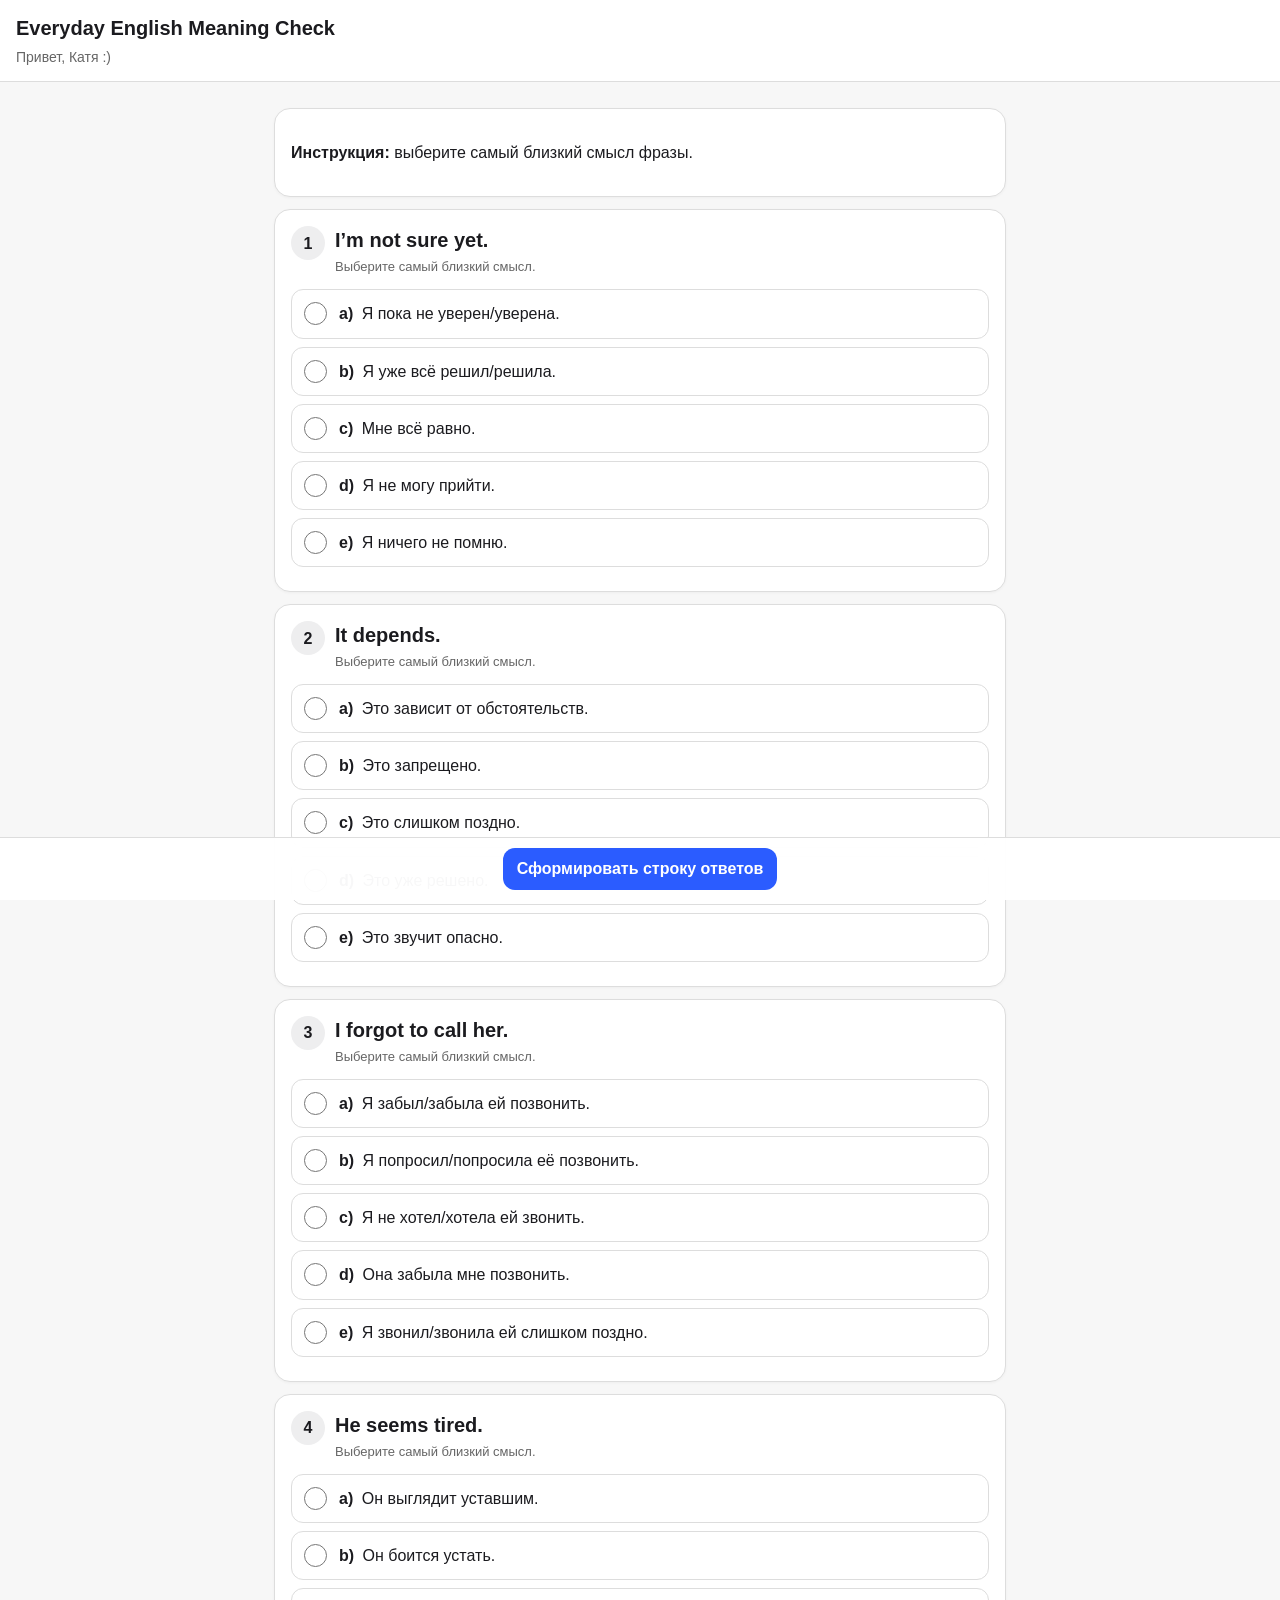
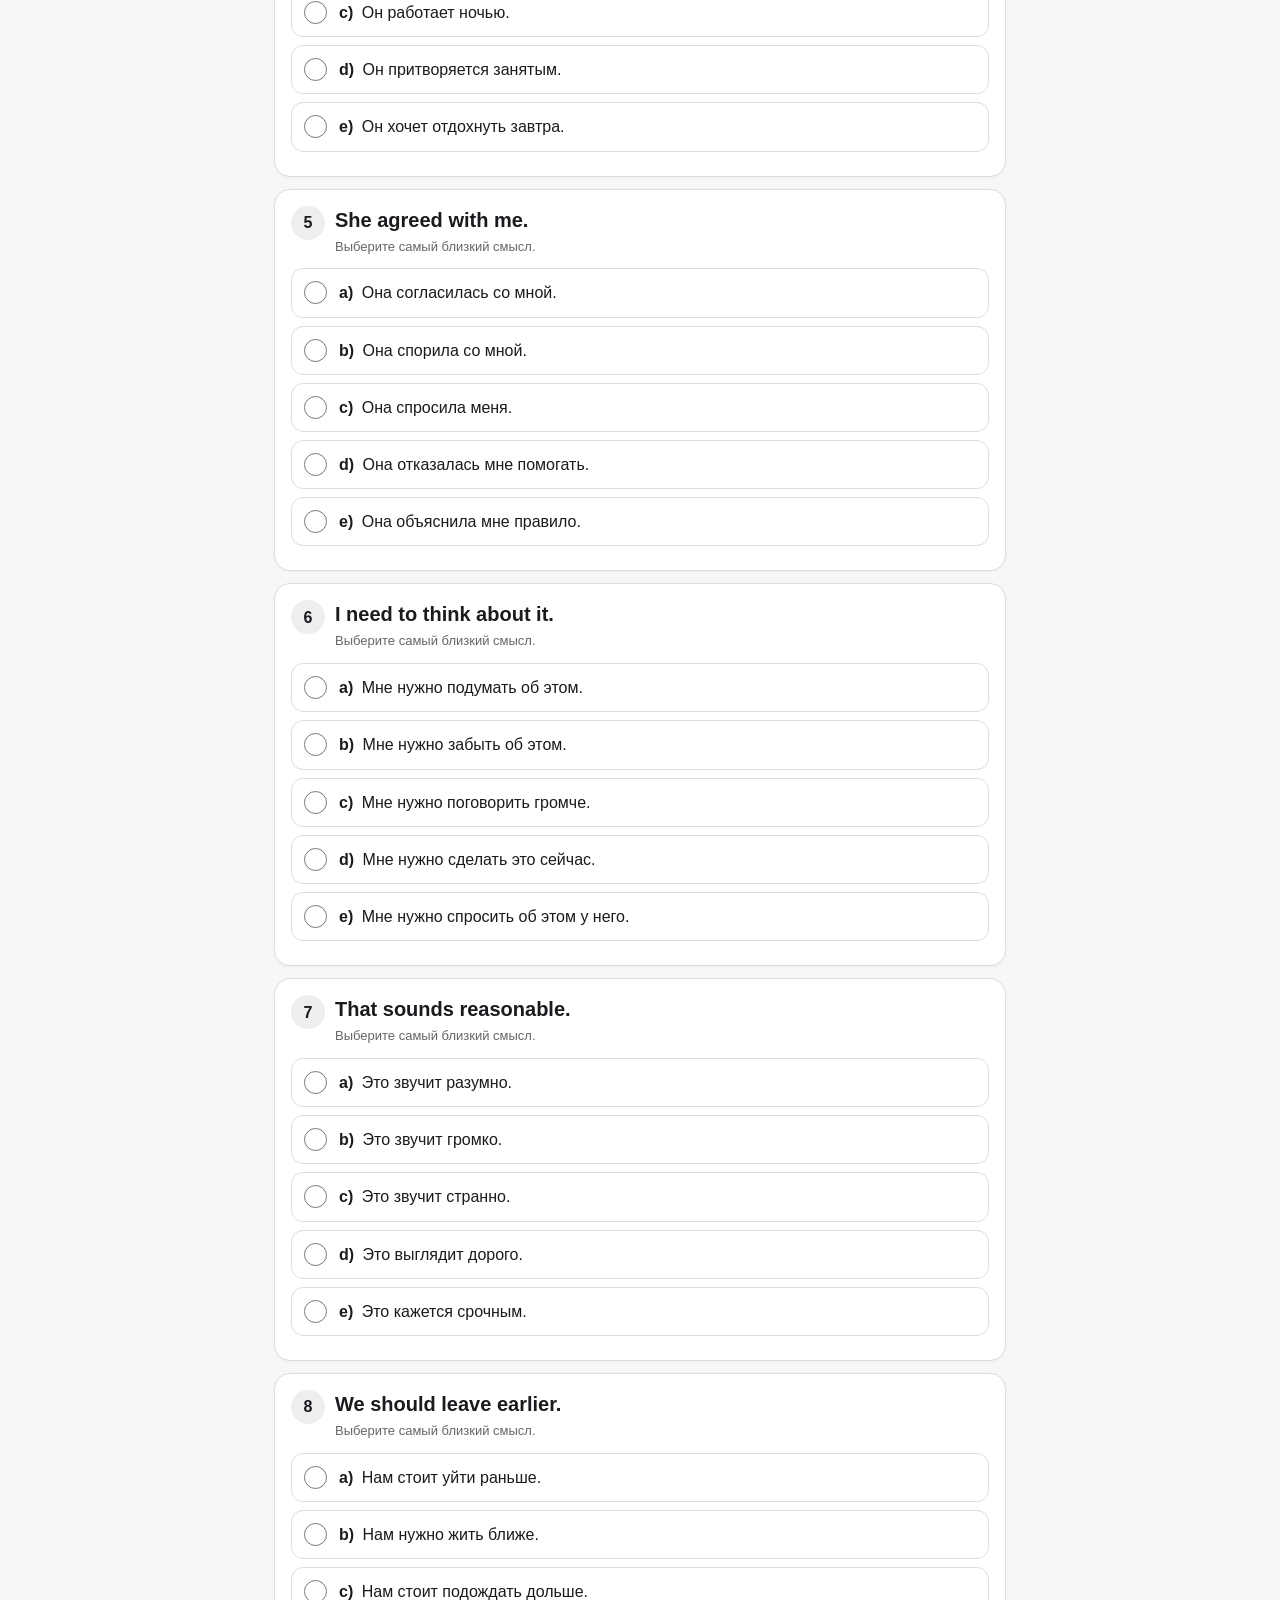
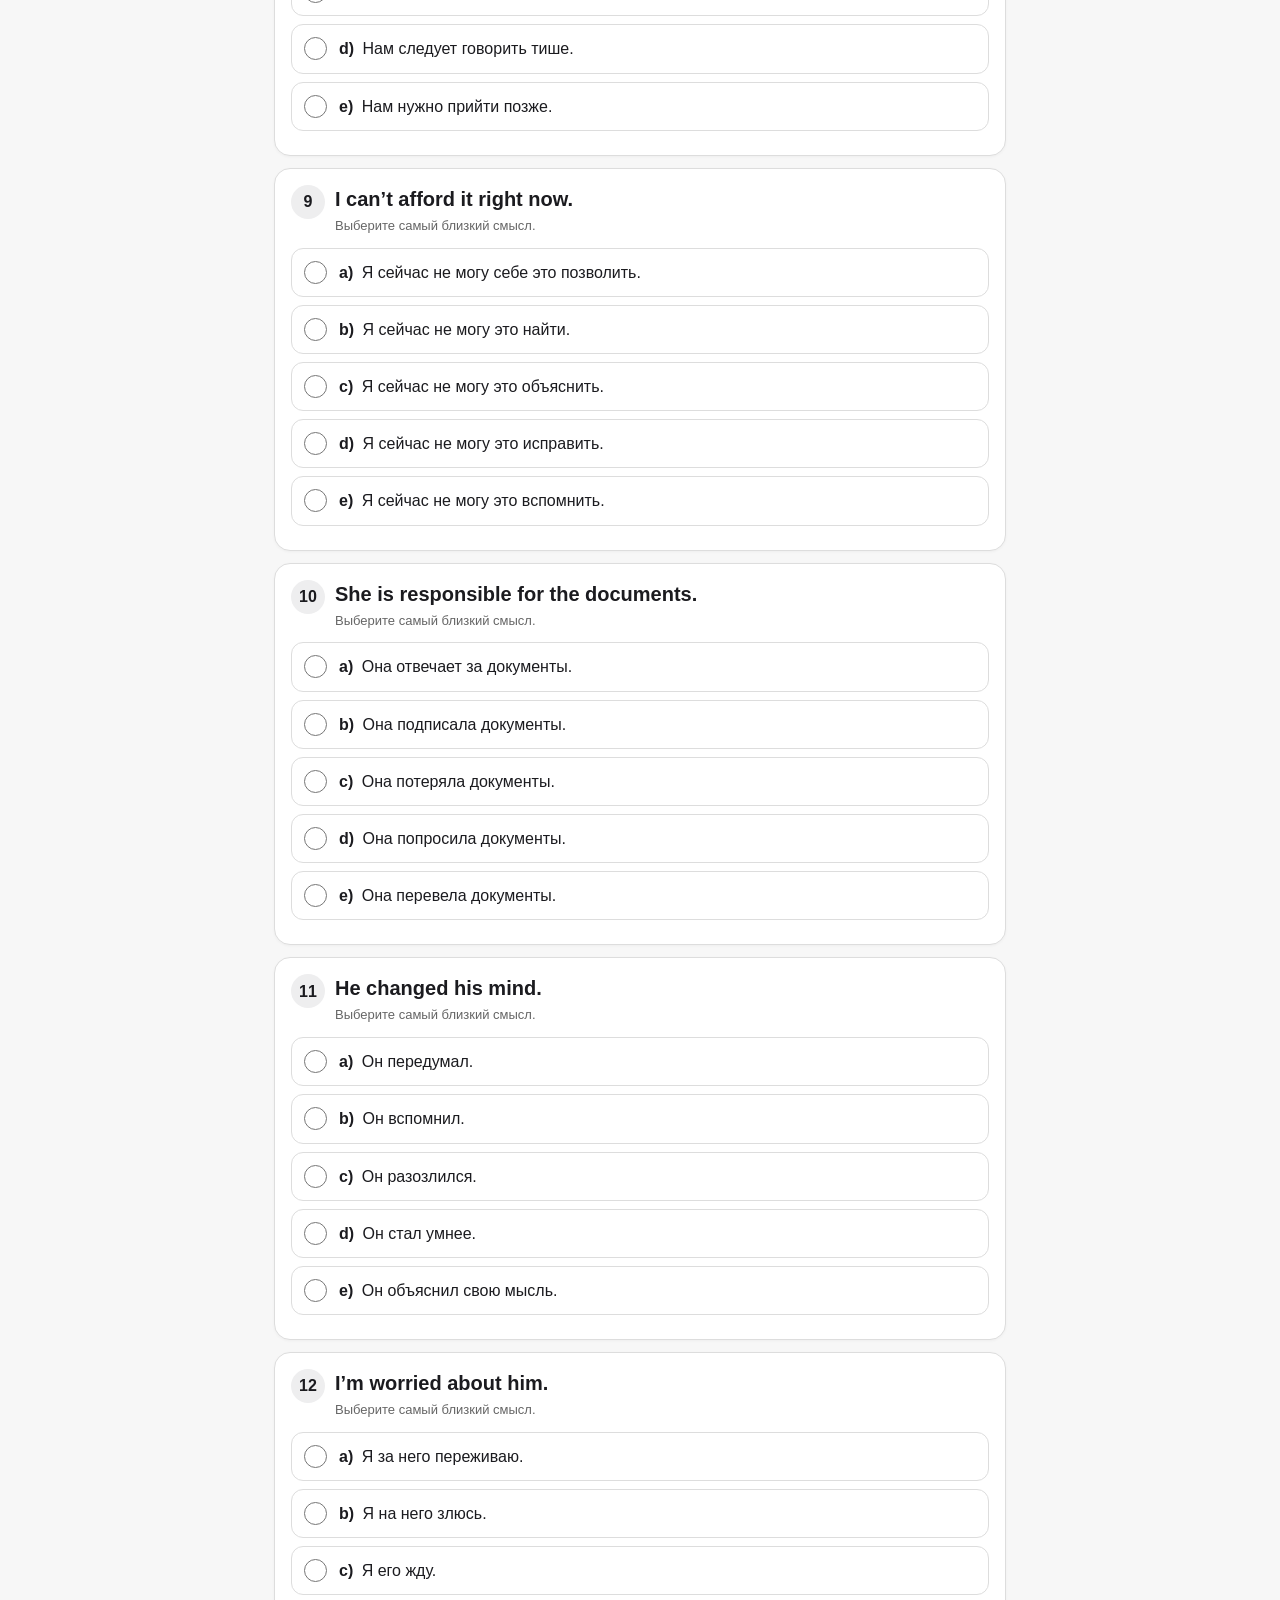
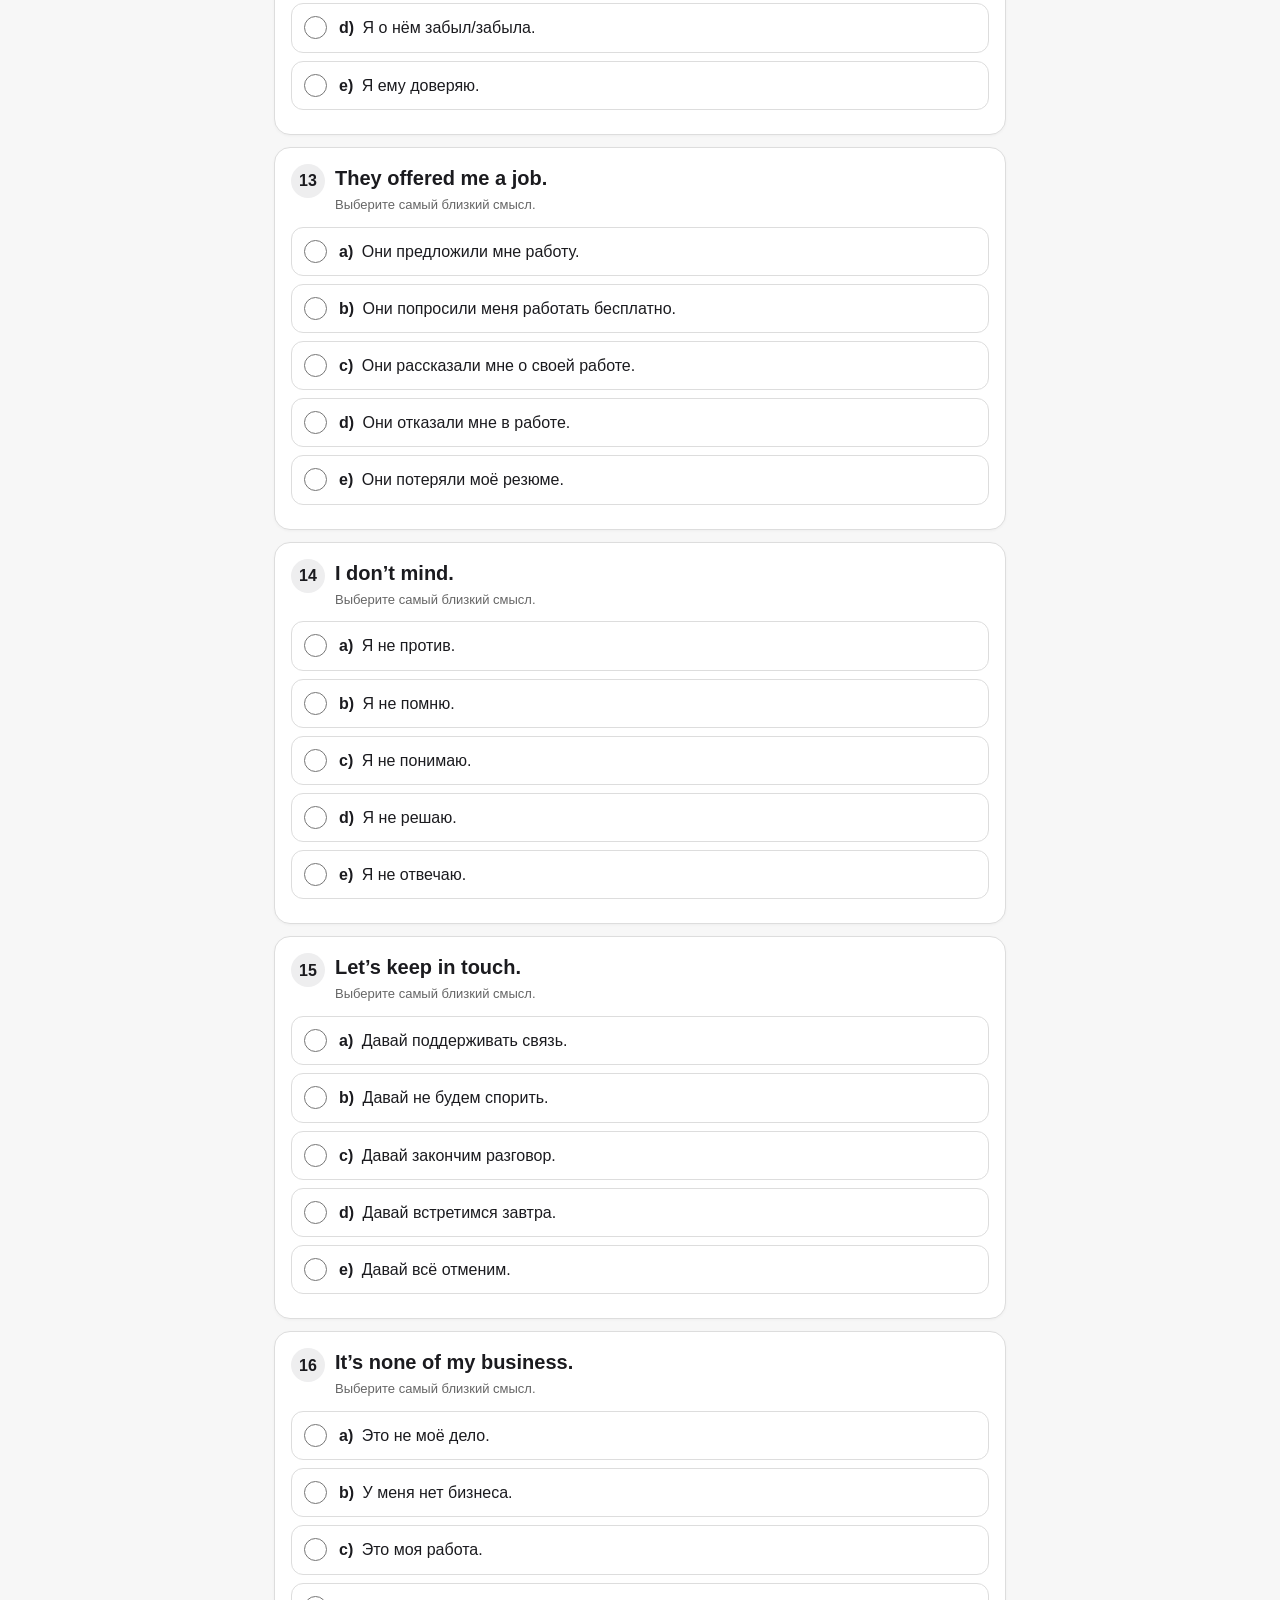
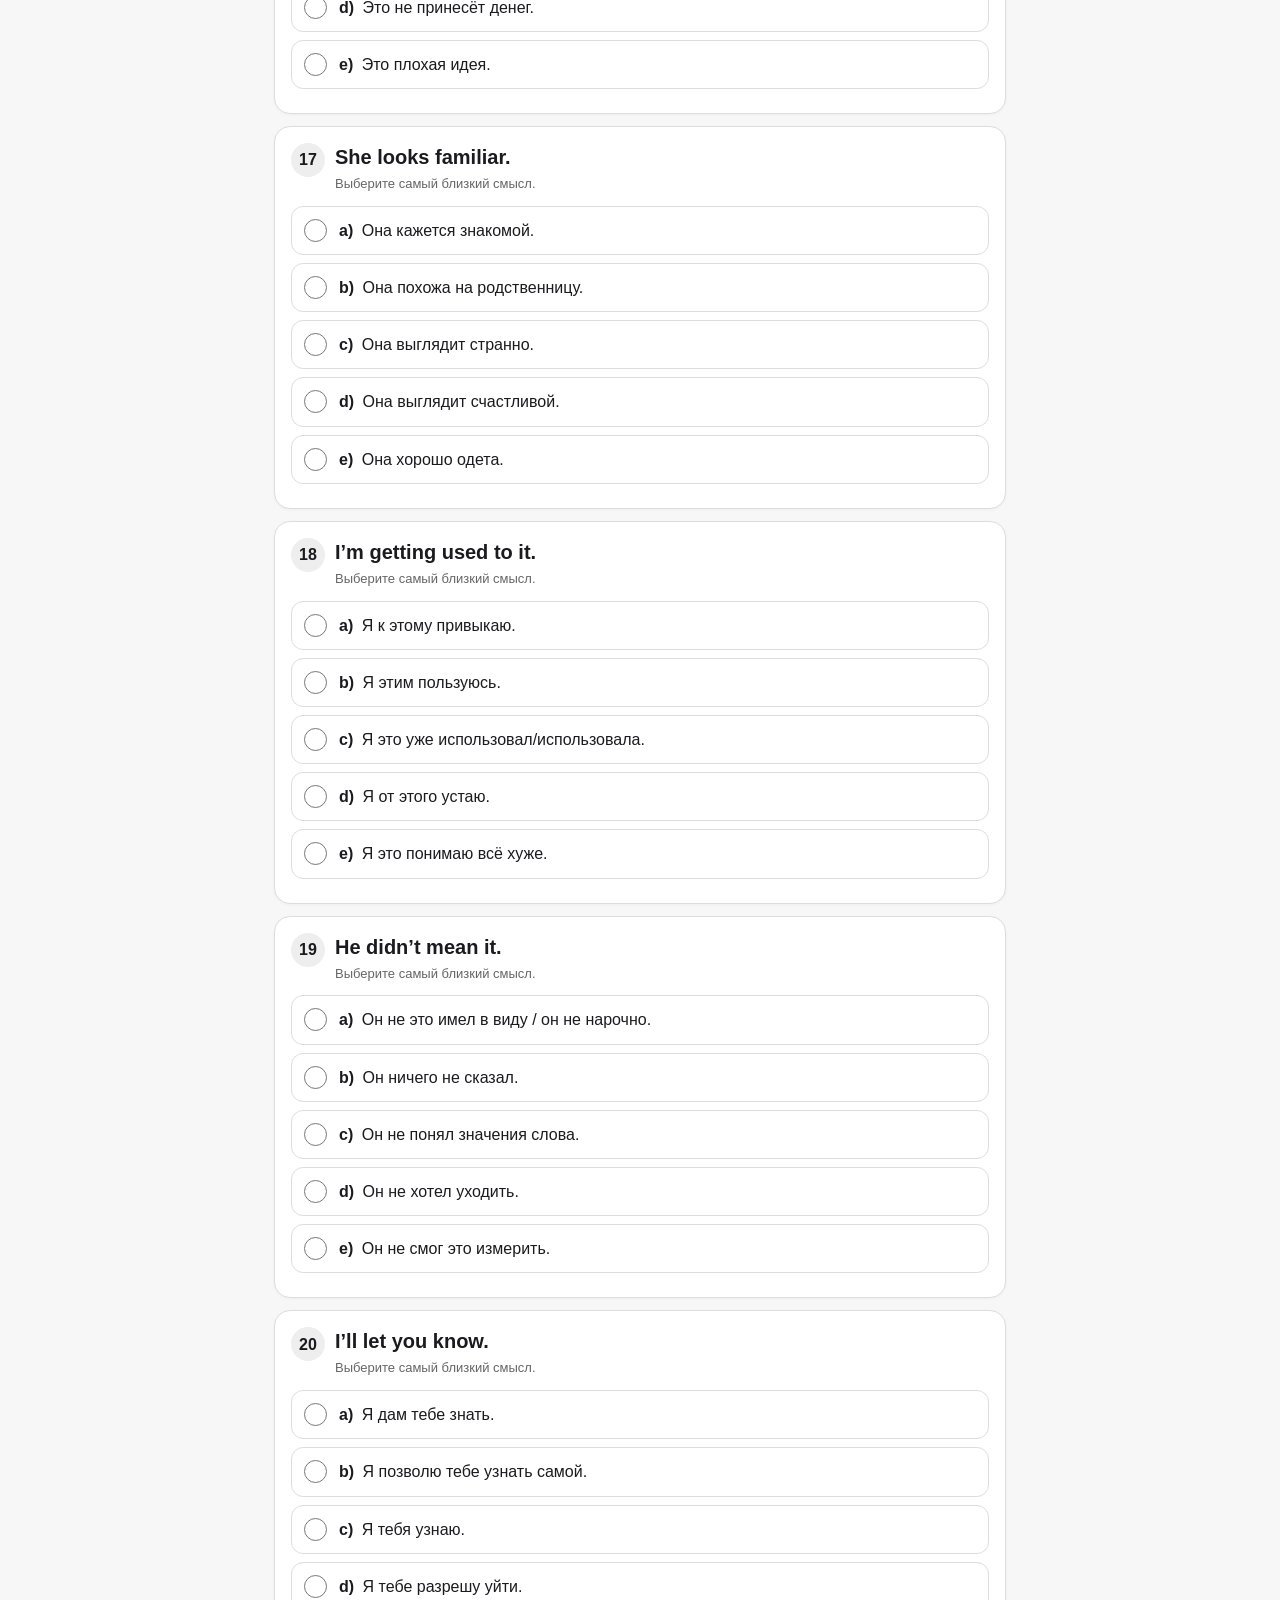
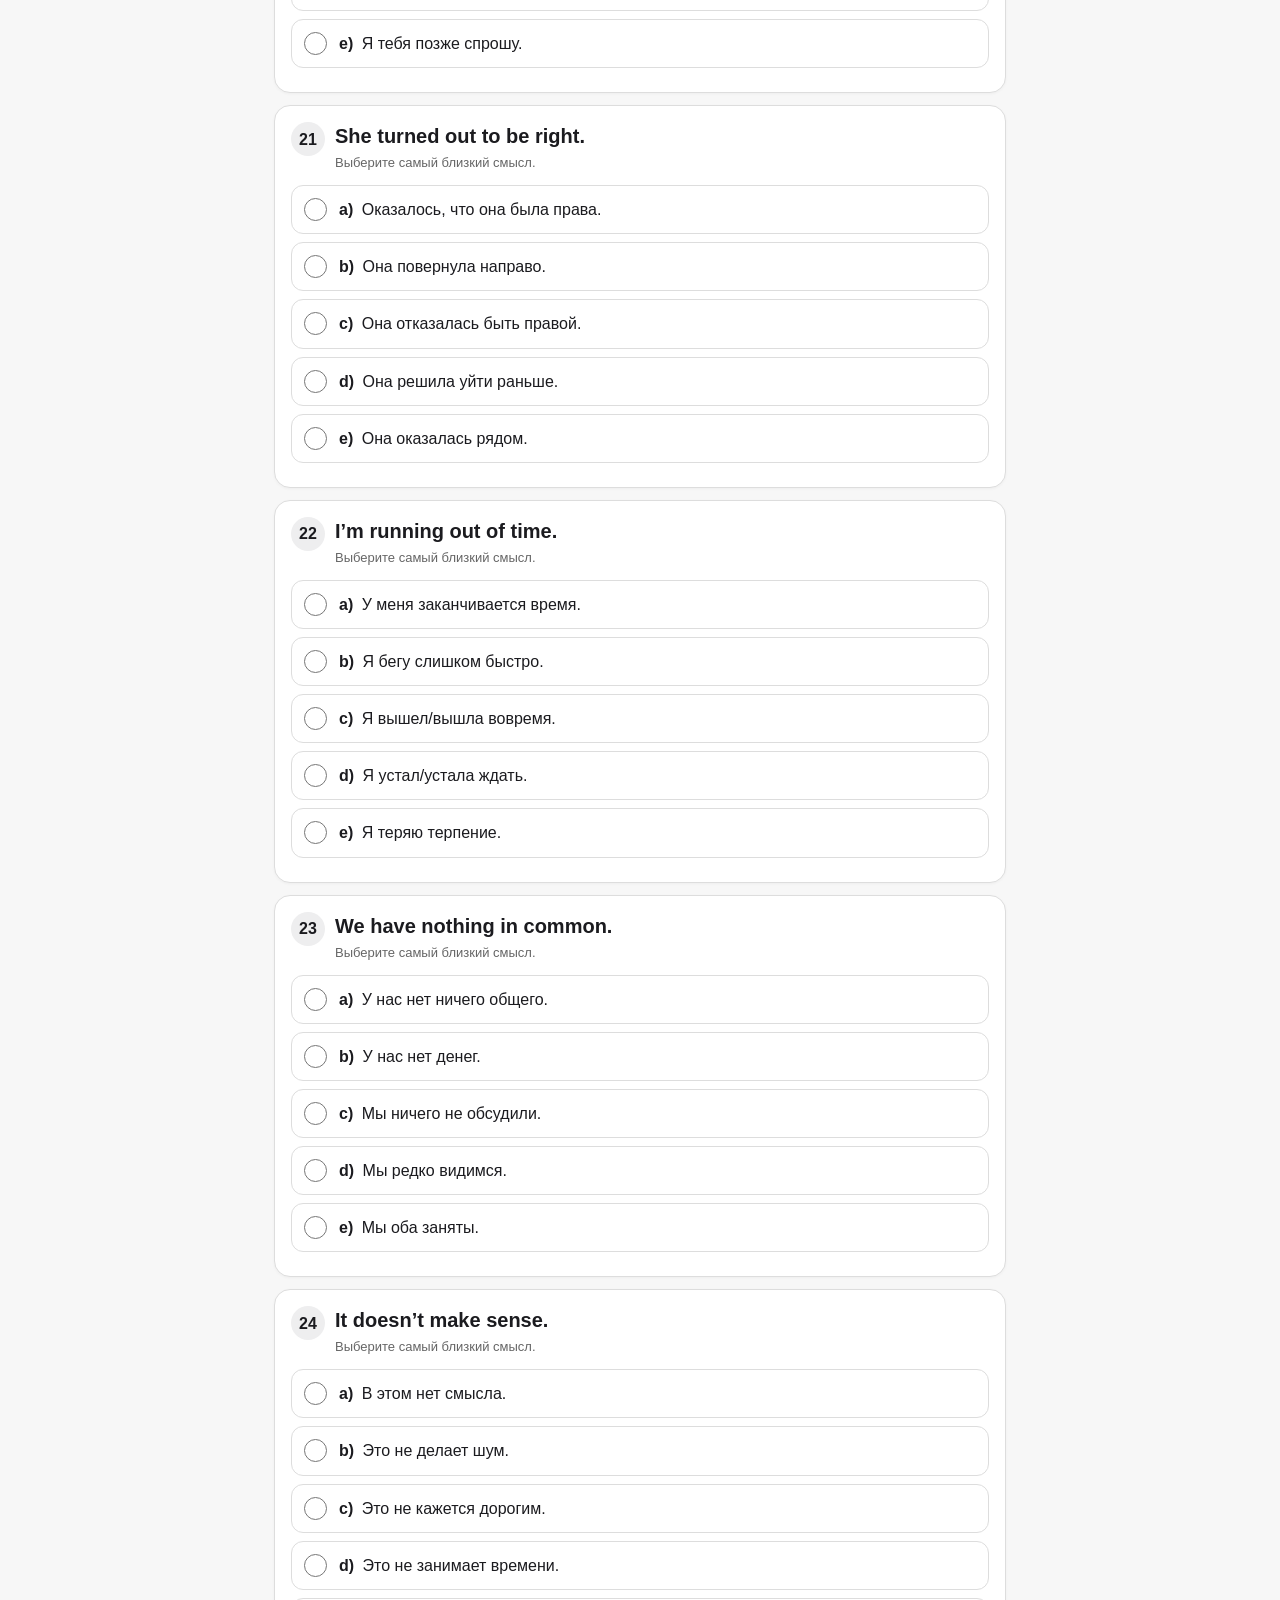
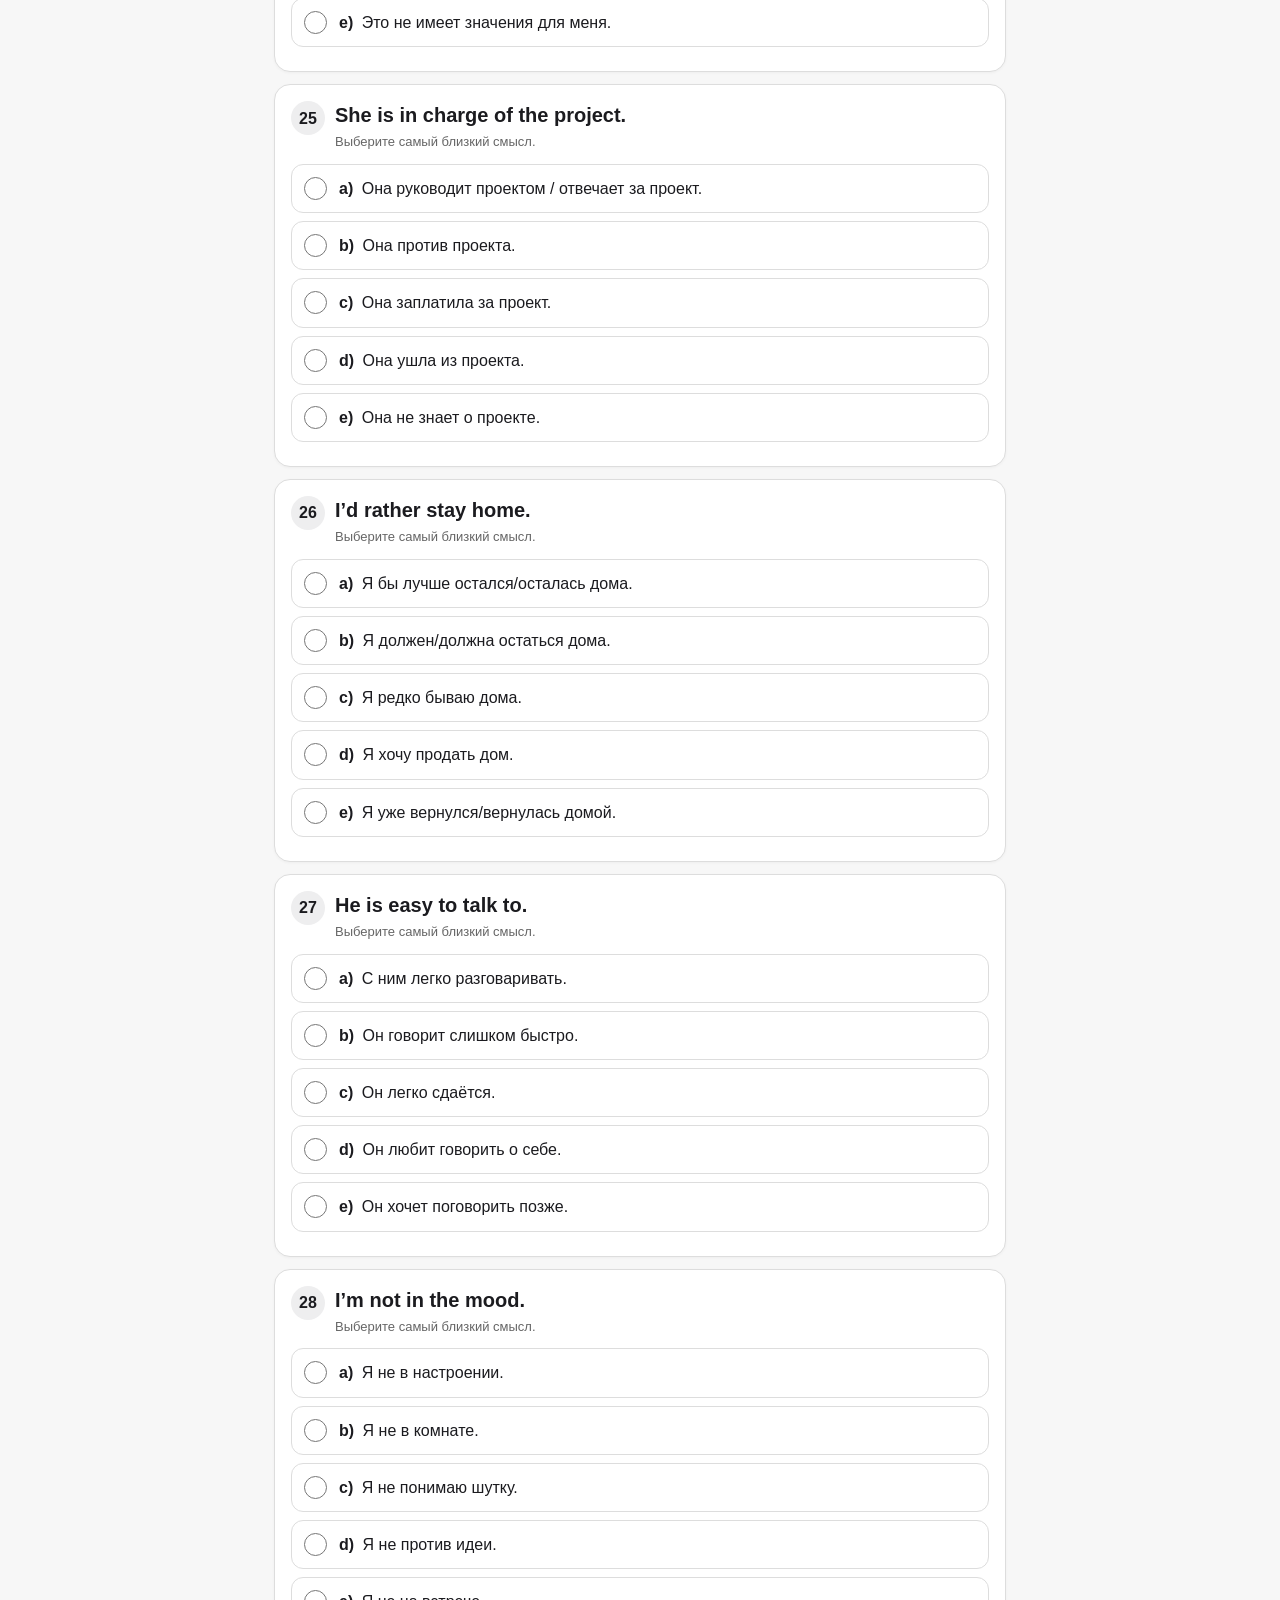
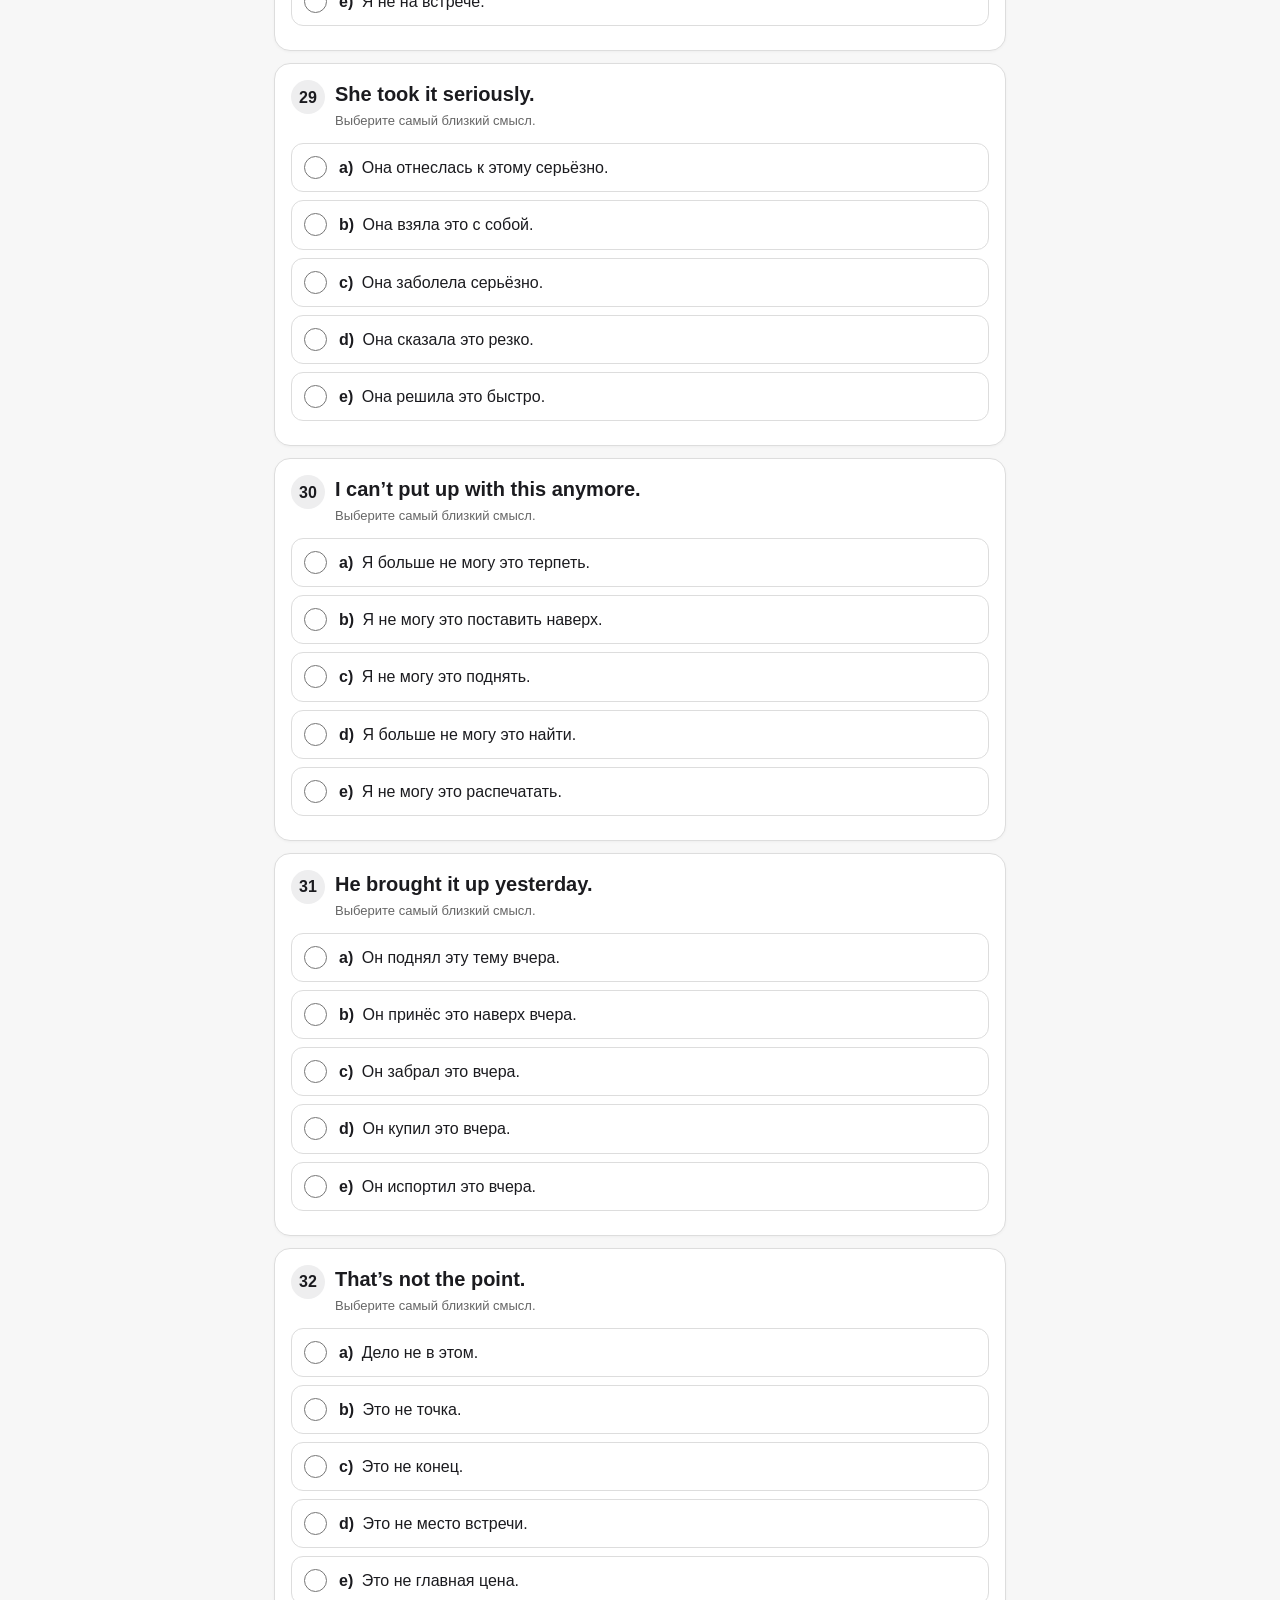
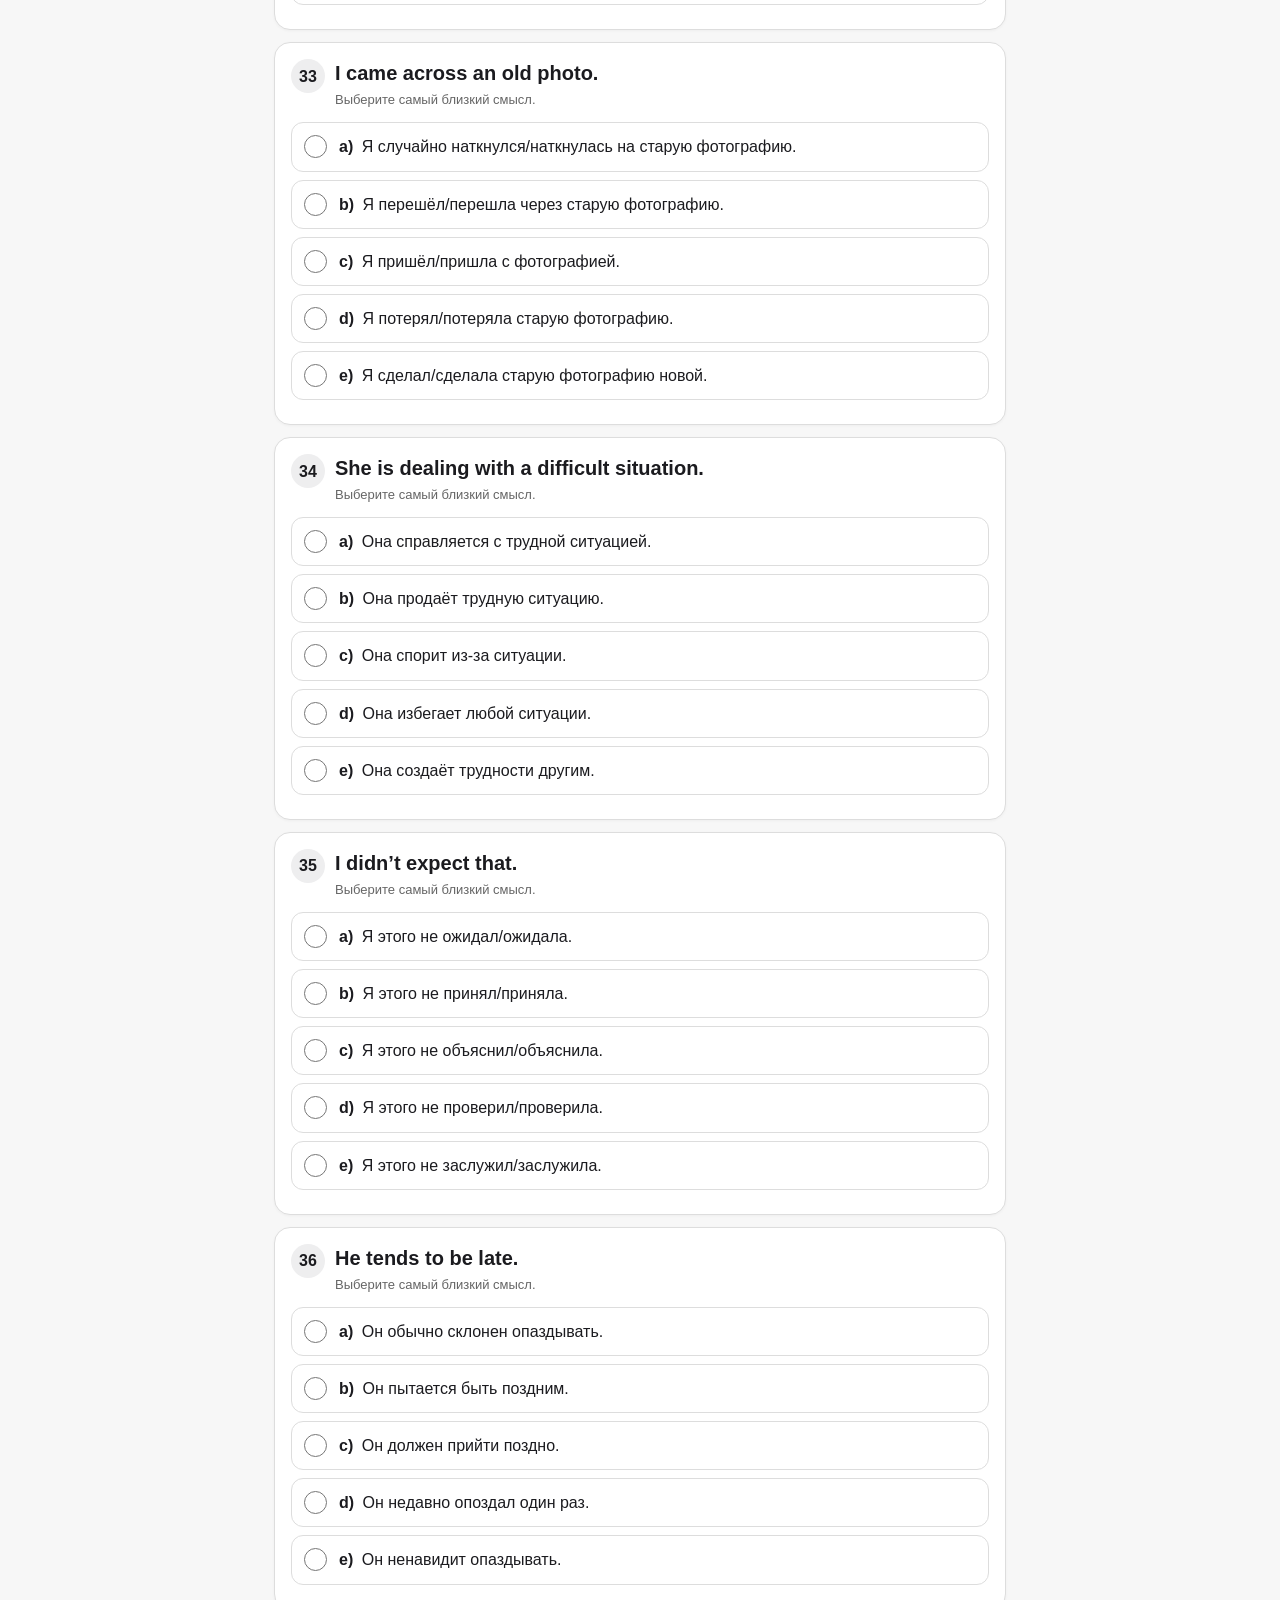
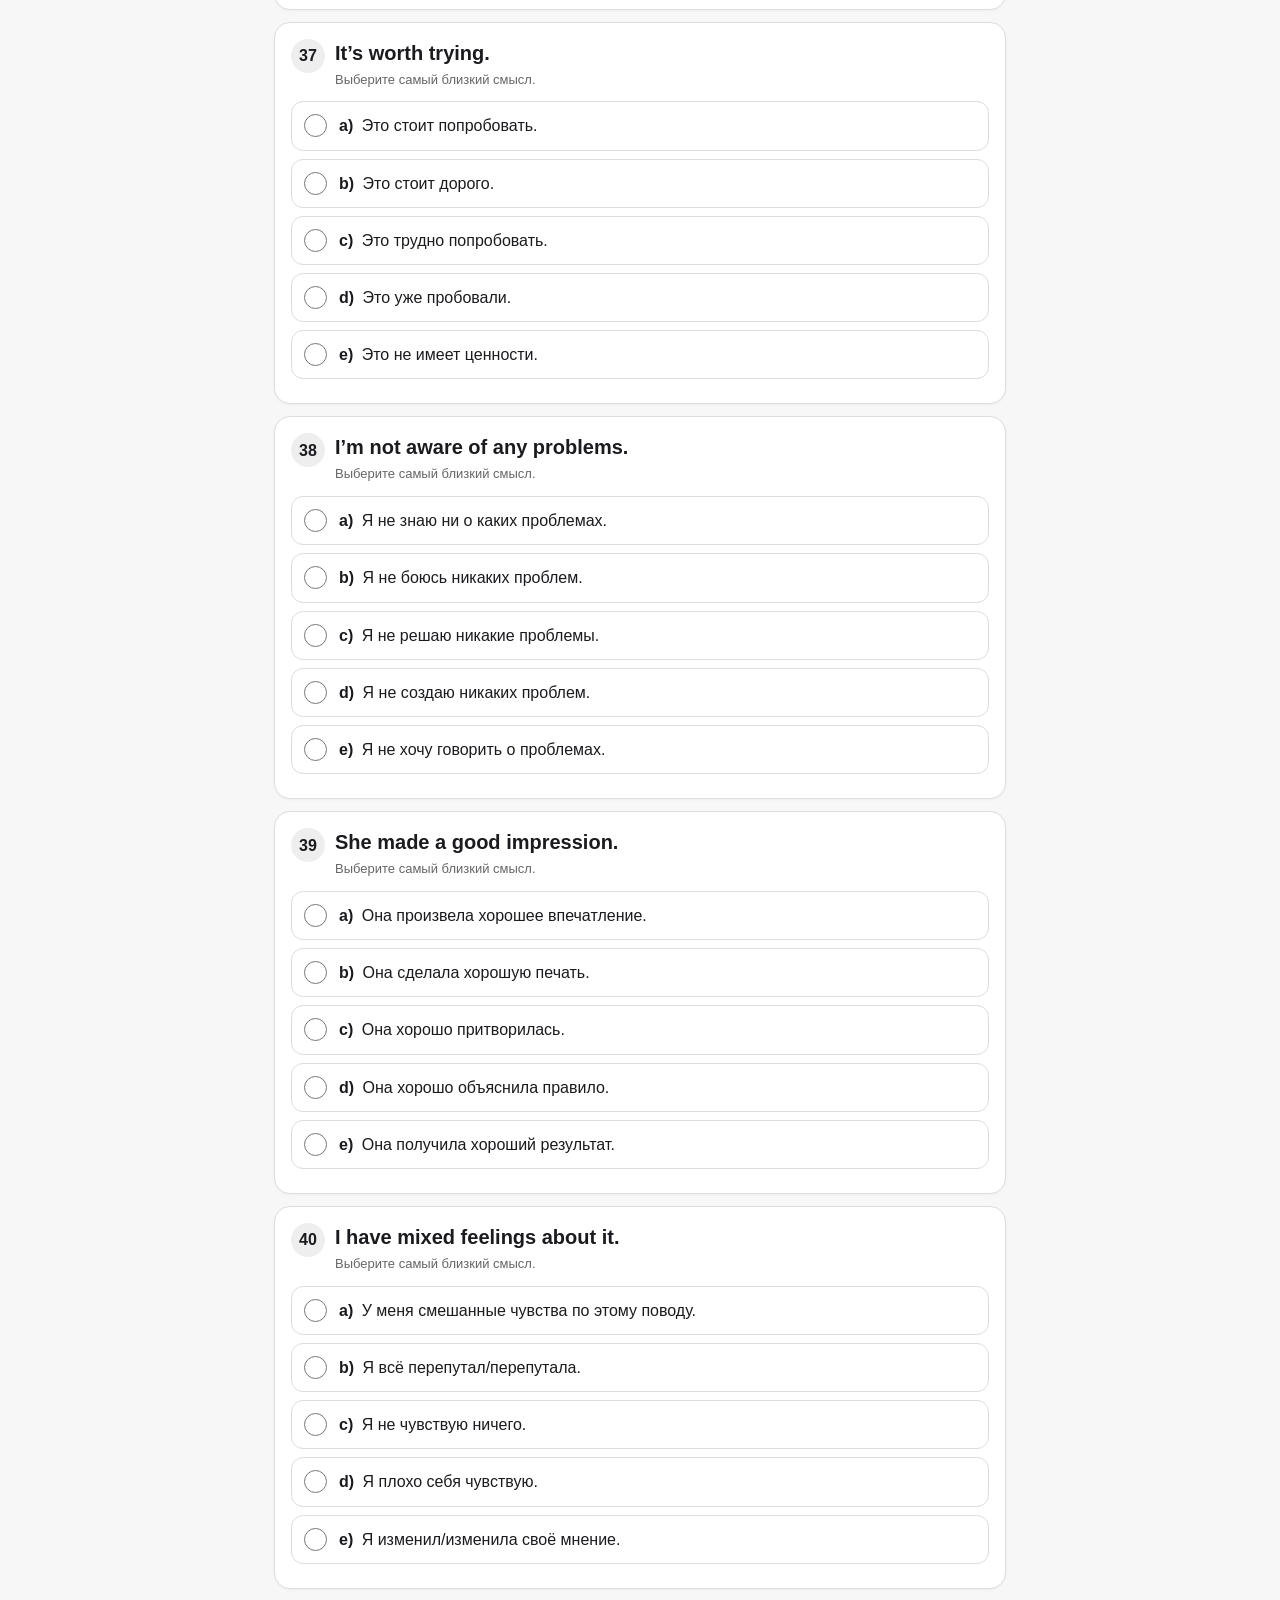
==== echeck-7f3k9d/index.html @ b85dd724 "Add English test (hidden)" ====
<!DOCTYPE html>

<html lang="ru">
<head>
<meta charset="utf-8"/>
<meta content="width=device-width, initial-scale=1" name="viewport"/>
<title>Everyday English Meaning Check — compact result</title>
<style>
  :root { --bg:#f7f7f7; --card:#fff; --text:#1b1b1f; --muted:#666; --line:#ddd; --accent:#2b5cff; }
  * { box-sizing: border-box; }
  body { margin:0; font-family: -apple-system, BlinkMacSystemFont, "Segoe UI", Arial, sans-serif; background:var(--bg); color:var(--text); line-height:1.45; }
  header { position: sticky; top:0; z-index:5; background:rgba(255,255,255,.96); border-bottom:1px solid var(--line); padding:14px 16px; }
  h1 { font-size:20px; margin:0 0 4px; }
  .sub { font-size:14px; color:var(--muted); }
  main { padding:14px; max-width:760px; margin:0 auto 80px; }
  .intro, .question { background:var(--card); border:1px solid var(--line); border-radius:16px; padding:16px; margin:12px 0; box-shadow:0 1px 3px rgba(0,0,0,.04); }
  .qtop { display:flex; gap:10px; align-items:flex-start; margin-bottom:12px; }
  .num { min-width:34px; height:34px; border-radius:50%; background:#eeeeef; display:flex; align-items:center; justify-content:center; font-weight:700; }
  .phrase { font-size:20px; font-weight:700; }
  .hint { font-size:13px; color:var(--muted); margin-top:3px; }
  label.option { display:flex; gap:12px; align-items:flex-start; min-height:48px; padding:12px; border:1px solid var(--line); border-radius:12px; margin:8px 0; background:#fff; }
  label.option:active { background:#f0f3ff; }
  input[type="radio"] { width:23px; height:23px; margin:0; flex:0 0 auto; accent-color:var(--accent); }
  .letter { font-weight:700; margin-right:4px; }
  .actions { position:fixed; left:0; right:0; bottom:0; background:rgba(255,255,255,.97); border-top:1px solid var(--line); padding:10px 14px; display:flex; gap:8px; justify-content:center; }
  button { font-size:16px; border:0; border-radius:12px; padding:12px 14px; font-weight:700; }
  .primary { background:var(--accent); color:#fff; }
  .secondary { background:#eee; color:#111; }
  #result { margin-top:14px; padding:14px; border-radius:14px; background:#f0f3ff; display:none; }
  .small { font-size:13px; color:var(--muted); }
  .missing { outline:2px solid #e05555; }
  textarea.result-text { width:100%; min-height:260px; margin-top:10px; border:1px solid var(--line); border-radius:12px; padding:10px; font-family: ui-monospace, SFMono-Regular, Menlo, monospace; font-size:13px; }
  .result-actions { display:flex; flex-wrap:wrap; gap:8px; margin-top:10px; }
  .result-actions button, .result-actions a { display:inline-block; text-decoration:none; font-size:15px; border:0; border-radius:12px; padding:11px 12px; font-weight:700; }
  .result-actions a { background:#eee; color:#111; }
  .notice { margin-top:8px; color:var(--muted); font-size:13px; }
  @media (max-width:420px) { .phrase { font-size:19px; } main { padding:10px; } .question { padding:14px; } }

  #answer-output { scroll-margin-top: 90px; }
  #answer-string { min-height: 90px; font-size: 18px; font-weight: 700; letter-spacing: .5px; }
</style>
</head>
<body>
<header>
<h1>Everyday English Meaning Check</h1>
<div class="sub">Привет, Катя :)</div>
</header>
<main>
<section class="intro">
<p><strong>Инструкция:</strong> выберите самый близкий смысл фразы.</p>

</section>
<form id="quiz">
<section class="question" id="q1">
<div class="qtop"><div class="num">1</div><div><div class="phrase">I’m not sure yet.</div><div class="hint">Выберите самый близкий смысл.</div></div></div>
<label class="option"><input data-q="1" name="q1" type="radio" value="a"/><span><span class="letter">a)</span> Я пока не уверен/уверена.</span></label>
<label class="option"><input data-q="1" name="q1" type="radio" value="b"/><span><span class="letter">b)</span> Я уже всё решил/решила.</span></label>
<label class="option"><input data-q="1" name="q1" type="radio" value="c"/><span><span class="letter">c)</span> Мне всё равно.</span></label>
<label class="option"><input data-q="1" name="q1" type="radio" value="d"/><span><span class="letter">d)</span> Я не могу прийти.</span></label>
<label class="option"><input data-q="1" name="q1" type="radio" value="e"/><span><span class="letter">e)</span> Я ничего не помню.</span></label>
</section>
<section class="question" id="q2">
<div class="qtop"><div class="num">2</div><div><div class="phrase">It depends.</div><div class="hint">Выберите самый близкий смысл.</div></div></div>
<label class="option"><input data-q="2" name="q2" type="radio" value="a"/><span><span class="letter">a)</span> Это зависит от обстоятельств.</span></label>
<label class="option"><input data-q="2" name="q2" type="radio" value="b"/><span><span class="letter">b)</span> Это запрещено.</span></label>
<label class="option"><input data-q="2" name="q2" type="radio" value="c"/><span><span class="letter">c)</span> Это слишком поздно.</span></label>
<label class="option"><input data-q="2" name="q2" type="radio" value="d"/><span><span class="letter">d)</span> Это уже решено.</span></label>
<label class="option"><input data-q="2" name="q2" type="radio" value="e"/><span><span class="letter">e)</span> Это звучит опасно.</span></label>
</section>
<section class="question" id="q3">
<div class="qtop"><div class="num">3</div><div><div class="phrase">I forgot to call her.</div><div class="hint">Выберите самый близкий смысл.</div></div></div>
<label class="option"><input data-q="3" name="q3" type="radio" value="a"/><span><span class="letter">a)</span> Я забыл/забыла ей позвонить.</span></label>
<label class="option"><input data-q="3" name="q3" type="radio" value="b"/><span><span class="letter">b)</span> Я попросил/попросила её позвонить.</span></label>
<label class="option"><input data-q="3" name="q3" type="radio" value="c"/><span><span class="letter">c)</span> Я не хотел/хотела ей звонить.</span></label>
<label class="option"><input data-q="3" name="q3" type="radio" value="d"/><span><span class="letter">d)</span> Она забыла мне позвонить.</span></label>
<label class="option"><input data-q="3" name="q3" type="radio" value="e"/><span><span class="letter">e)</span> Я звонил/звонила ей слишком поздно.</span></label>
</section>
<section class="question" id="q4">
<div class="qtop"><div class="num">4</div><div><div class="phrase">He seems tired.</div><div class="hint">Выберите самый близкий смысл.</div></div></div>
<label class="option"><input data-q="4" name="q4" type="radio" value="a"/><span><span class="letter">a)</span> Он выглядит уставшим.</span></label>
<label class="option"><input data-q="4" name="q4" type="radio" value="b"/><span><span class="letter">b)</span> Он боится устать.</span></label>
<label class="option"><input data-q="4" name="q4" type="radio" value="c"/><span><span class="letter">c)</span> Он работает ночью.</span></label>
<label class="option"><input data-q="4" name="q4" type="radio" value="d"/><span><span class="letter">d)</span> Он притворяется занятым.</span></label>
<label class="option"><input data-q="4" name="q4" type="radio" value="e"/><span><span class="letter">e)</span> Он хочет отдохнуть завтра.</span></label>
</section>
<section class="question" id="q5">
<div class="qtop"><div class="num">5</div><div><div class="phrase">She agreed with me.</div><div class="hint">Выберите самый близкий смысл.</div></div></div>
<label class="option"><input data-q="5" name="q5" type="radio" value="a"/><span><span class="letter">a)</span> Она согласилась со мной.</span></label>
<label class="option"><input data-q="5" name="q5" type="radio" value="b"/><span><span class="letter">b)</span> Она спорила со мной.</span></label>
<label class="option"><input data-q="5" name="q5" type="radio" value="c"/><span><span class="letter">c)</span> Она спросила меня.</span></label>
<label class="option"><input data-q="5" name="q5" type="radio" value="d"/><span><span class="letter">d)</span> Она отказалась мне помогать.</span></label>
<label class="option"><input data-q="5" name="q5" type="radio" value="e"/><span><span class="letter">e)</span> Она объяснила мне правило.</span></label>
</section>
<section class="question" id="q6">
<div class="qtop"><div class="num">6</div><div><div class="phrase">I need to think about it.</div><div class="hint">Выберите самый близкий смысл.</div></div></div>
<label class="option"><input data-q="6" name="q6" type="radio" value="a"/><span><span class="letter">a)</span> Мне нужно подумать об этом.</span></label>
<label class="option"><input data-q="6" name="q6" type="radio" value="b"/><span><span class="letter">b)</span> Мне нужно забыть об этом.</span></label>
<label class="option"><input data-q="6" name="q6" type="radio" value="c"/><span><span class="letter">c)</span> Мне нужно поговорить громче.</span></label>
<label class="option"><input data-q="6" name="q6" type="radio" value="d"/><span><span class="letter">d)</span> Мне нужно сделать это сейчас.</span></label>
<label class="option"><input data-q="6" name="q6" type="radio" value="e"/><span><span class="letter">e)</span> Мне нужно спросить об этом у него.</span></label>
</section>
<section class="question" id="q7">
<div class="qtop"><div class="num">7</div><div><div class="phrase">That sounds reasonable.</div><div class="hint">Выберите самый близкий смысл.</div></div></div>
<label class="option"><input data-q="7" name="q7" type="radio" value="a"/><span><span class="letter">a)</span> Это звучит разумно.</span></label>
<label class="option"><input data-q="7" name="q7" type="radio" value="b"/><span><span class="letter">b)</span> Это звучит громко.</span></label>
<label class="option"><input data-q="7" name="q7" type="radio" value="c"/><span><span class="letter">c)</span> Это звучит странно.</span></label>
<label class="option"><input data-q="7" name="q7" type="radio" value="d"/><span><span class="letter">d)</span> Это выглядит дорого.</span></label>
<label class="option"><input data-q="7" name="q7" type="radio" value="e"/><span><span class="letter">e)</span> Это кажется срочным.</span></label>
</section>
<section class="question" id="q8">
<div class="qtop"><div class="num">8</div><div><div class="phrase">We should leave earlier.</div><div class="hint">Выберите самый близкий смысл.</div></div></div>
<label class="option"><input data-q="8" name="q8" type="radio" value="a"/><span><span class="letter">a)</span> Нам стоит уйти раньше.</span></label>
<label class="option"><input data-q="8" name="q8" type="radio" value="b"/><span><span class="letter">b)</span> Нам нужно жить ближе.</span></label>
<label class="option"><input data-q="8" name="q8" type="radio" value="c"/><span><span class="letter">c)</span> Нам стоит подождать дольше.</span></label>
<label class="option"><input data-q="8" name="q8" type="radio" value="d"/><span><span class="letter">d)</span> Нам следует говорить тише.</span></label>
<label class="option"><input data-q="8" name="q8" type="radio" value="e"/><span><span class="letter">e)</span> Нам нужно прийти позже.</span></label>
</section>
<section class="question" id="q9">
<div class="qtop"><div class="num">9</div><div><div class="phrase">I can’t afford it right now.</div><div class="hint">Выберите самый близкий смысл.</div></div></div>
<label class="option"><input data-q="9" name="q9" type="radio" value="a"/><span><span class="letter">a)</span> Я сейчас не могу себе это позволить.</span></label>
<label class="option"><input data-q="9" name="q9" type="radio" value="b"/><span><span class="letter">b)</span> Я сейчас не могу это найти.</span></label>
<label class="option"><input data-q="9" name="q9" type="radio" value="c"/><span><span class="letter">c)</span> Я сейчас не могу это объяснить.</span></label>
<label class="option"><input data-q="9" name="q9" type="radio" value="d"/><span><span class="letter">d)</span> Я сейчас не могу это исправить.</span></label>
<label class="option"><input data-q="9" name="q9" type="radio" value="e"/><span><span class="letter">e)</span> Я сейчас не могу это вспомнить.</span></label>
</section>
<section class="question" id="q10">
<div class="qtop"><div class="num">10</div><div><div class="phrase">She is responsible for the documents.</div><div class="hint">Выберите самый близкий смысл.</div></div></div>
<label class="option"><input data-q="10" name="q10" type="radio" value="a"/><span><span class="letter">a)</span> Она отвечает за документы.</span></label>
<label class="option"><input data-q="10" name="q10" type="radio" value="b"/><span><span class="letter">b)</span> Она подписала документы.</span></label>
<label class="option"><input data-q="10" name="q10" type="radio" value="c"/><span><span class="letter">c)</span> Она потеряла документы.</span></label>
<label class="option"><input data-q="10" name="q10" type="radio" value="d"/><span><span class="letter">d)</span> Она попросила документы.</span></label>
<label class="option"><input data-q="10" name="q10" type="radio" value="e"/><span><span class="letter">e)</span> Она перевела документы.</span></label>
</section>
<section class="question" id="q11">
<div class="qtop"><div class="num">11</div><div><div class="phrase">He changed his mind.</div><div class="hint">Выберите самый близкий смысл.</div></div></div>
<label class="option"><input data-q="11" name="q11" type="radio" value="a"/><span><span class="letter">a)</span> Он передумал.</span></label>
<label class="option"><input data-q="11" name="q11" type="radio" value="b"/><span><span class="letter">b)</span> Он вспомнил.</span></label>
<label class="option"><input data-q="11" name="q11" type="radio" value="c"/><span><span class="letter">c)</span> Он разозлился.</span></label>
<label class="option"><input data-q="11" name="q11" type="radio" value="d"/><span><span class="letter">d)</span> Он стал умнее.</span></label>
<label class="option"><input data-q="11" name="q11" type="radio" value="e"/><span><span class="letter">e)</span> Он объяснил свою мысль.</span></label>
</section>
<section class="question" id="q12">
<div class="qtop"><div class="num">12</div><div><div class="phrase">I’m worried about him.</div><div class="hint">Выберите самый близкий смысл.</div></div></div>
<label class="option"><input data-q="12" name="q12" type="radio" value="a"/><span><span class="letter">a)</span> Я за него переживаю.</span></label>
<label class="option"><input data-q="12" name="q12" type="radio" value="b"/><span><span class="letter">b)</span> Я на него злюсь.</span></label>
<label class="option"><input data-q="12" name="q12" type="radio" value="c"/><span><span class="letter">c)</span> Я его жду.</span></label>
<label class="option"><input data-q="12" name="q12" type="radio" value="d"/><span><span class="letter">d)</span> Я о нём забыл/забыла.</span></label>
<label class="option"><input data-q="12" name="q12" type="radio" value="e"/><span><span class="letter">e)</span> Я ему доверяю.</span></label>
</section>
<section class="question" id="q13">
<div class="qtop"><div class="num">13</div><div><div class="phrase">They offered me a job.</div><div class="hint">Выберите самый близкий смысл.</div></div></div>
<label class="option"><input data-q="13" name="q13" type="radio" value="a"/><span><span class="letter">a)</span> Они предложили мне работу.</span></label>
<label class="option"><input data-q="13" name="q13" type="radio" value="b"/><span><span class="letter">b)</span> Они попросили меня работать бесплатно.</span></label>
<label class="option"><input data-q="13" name="q13" type="radio" value="c"/><span><span class="letter">c)</span> Они рассказали мне о своей работе.</span></label>
<label class="option"><input data-q="13" name="q13" type="radio" value="d"/><span><span class="letter">d)</span> Они отказали мне в работе.</span></label>
<label class="option"><input data-q="13" name="q13" type="radio" value="e"/><span><span class="letter">e)</span> Они потеряли моё резюме.</span></label>
</section>
<section class="question" id="q14">
<div class="qtop"><div class="num">14</div><div><div class="phrase">I don’t mind.</div><div class="hint">Выберите самый близкий смысл.</div></div></div>
<label class="option"><input data-q="14" name="q14" type="radio" value="a"/><span><span class="letter">a)</span> Я не против.</span></label>
<label class="option"><input data-q="14" name="q14" type="radio" value="b"/><span><span class="letter">b)</span> Я не помню.</span></label>
<label class="option"><input data-q="14" name="q14" type="radio" value="c"/><span><span class="letter">c)</span> Я не понимаю.</span></label>
<label class="option"><input data-q="14" name="q14" type="radio" value="d"/><span><span class="letter">d)</span> Я не решаю.</span></label>
<label class="option"><input data-q="14" name="q14" type="radio" value="e"/><span><span class="letter">e)</span> Я не отвечаю.</span></label>
</section>
<section class="question" id="q15">
<div class="qtop"><div class="num">15</div><div><div class="phrase">Let’s keep in touch.</div><div class="hint">Выберите самый близкий смысл.</div></div></div>
<label class="option"><input data-q="15" name="q15" type="radio" value="a"/><span><span class="letter">a)</span> Давай поддерживать связь.</span></label>
<label class="option"><input data-q="15" name="q15" type="radio" value="b"/><span><span class="letter">b)</span> Давай не будем спорить.</span></label>
<label class="option"><input data-q="15" name="q15" type="radio" value="c"/><span><span class="letter">c)</span> Давай закончим разговор.</span></label>
<label class="option"><input data-q="15" name="q15" type="radio" value="d"/><span><span class="letter">d)</span> Давай встретимся завтра.</span></label>
<label class="option"><input data-q="15" name="q15" type="radio" value="e"/><span><span class="letter">e)</span> Давай всё отменим.</span></label>
</section>
<section class="question" id="q16">
<div class="qtop"><div class="num">16</div><div><div class="phrase">It’s none of my business.</div><div class="hint">Выберите самый близкий смысл.</div></div></div>
<label class="option"><input data-q="16" name="q16" type="radio" value="a"/><span><span class="letter">a)</span> Это не моё дело.</span></label>
<label class="option"><input data-q="16" name="q16" type="radio" value="b"/><span><span class="letter">b)</span> У меня нет бизнеса.</span></label>
<label class="option"><input data-q="16" name="q16" type="radio" value="c"/><span><span class="letter">c)</span> Это моя работа.</span></label>
<label class="option"><input data-q="16" name="q16" type="radio" value="d"/><span><span class="letter">d)</span> Это не принесёт денег.</span></label>
<label class="option"><input data-q="16" name="q16" type="radio" value="e"/><span><span class="letter">e)</span> Это плохая идея.</span></label>
</section>
<section class="question" id="q17">
<div class="qtop"><div class="num">17</div><div><div class="phrase">She looks familiar.</div><div class="hint">Выберите самый близкий смысл.</div></div></div>
<label class="option"><input data-q="17" name="q17" type="radio" value="a"/><span><span class="letter">a)</span> Она кажется знакомой.</span></label>
<label class="option"><input data-q="17" name="q17" type="radio" value="b"/><span><span class="letter">b)</span> Она похожа на родственницу.</span></label>
<label class="option"><input data-q="17" name="q17" type="radio" value="c"/><span><span class="letter">c)</span> Она выглядит странно.</span></label>
<label class="option"><input data-q="17" name="q17" type="radio" value="d"/><span><span class="letter">d)</span> Она выглядит счастливой.</span></label>
<label class="option"><input data-q="17" name="q17" type="radio" value="e"/><span><span class="letter">e)</span> Она хорошо одета.</span></label>
</section>
<section class="question" id="q18">
<div class="qtop"><div class="num">18</div><div><div class="phrase">I’m getting used to it.</div><div class="hint">Выберите самый близкий смысл.</div></div></div>
<label class="option"><input data-q="18" name="q18" type="radio" value="a"/><span><span class="letter">a)</span> Я к этому привыкаю.</span></label>
<label class="option"><input data-q="18" name="q18" type="radio" value="b"/><span><span class="letter">b)</span> Я этим пользуюсь.</span></label>
<label class="option"><input data-q="18" name="q18" type="radio" value="c"/><span><span class="letter">c)</span> Я это уже использовал/использовала.</span></label>
<label class="option"><input data-q="18" name="q18" type="radio" value="d"/><span><span class="letter">d)</span> Я от этого устаю.</span></label>
<label class="option"><input data-q="18" name="q18" type="radio" value="e"/><span><span class="letter">e)</span> Я это понимаю всё хуже.</span></label>
</section>
<section class="question" id="q19">
<div class="qtop"><div class="num">19</div><div><div class="phrase">He didn’t mean it.</div><div class="hint">Выберите самый близкий смысл.</div></div></div>
<label class="option"><input data-q="19" name="q19" type="radio" value="a"/><span><span class="letter">a)</span> Он не это имел в виду / он не нарочно.</span></label>
<label class="option"><input data-q="19" name="q19" type="radio" value="b"/><span><span class="letter">b)</span> Он ничего не сказал.</span></label>
<label class="option"><input data-q="19" name="q19" type="radio" value="c"/><span><span class="letter">c)</span> Он не понял значения слова.</span></label>
<label class="option"><input data-q="19" name="q19" type="radio" value="d"/><span><span class="letter">d)</span> Он не хотел уходить.</span></label>
<label class="option"><input data-q="19" name="q19" type="radio" value="e"/><span><span class="letter">e)</span> Он не смог это измерить.</span></label>
</section>
<section class="question" id="q20">
<div class="qtop"><div class="num">20</div><div><div class="phrase">I’ll let you know.</div><div class="hint">Выберите самый близкий смысл.</div></div></div>
<label class="option"><input data-q="20" name="q20" type="radio" value="a"/><span><span class="letter">a)</span> Я дам тебе знать.</span></label>
<label class="option"><input data-q="20" name="q20" type="radio" value="b"/><span><span class="letter">b)</span> Я позволю тебе узнать самой.</span></label>
<label class="option"><input data-q="20" name="q20" type="radio" value="c"/><span><span class="letter">c)</span> Я тебя узнаю.</span></label>
<label class="option"><input data-q="20" name="q20" type="radio" value="d"/><span><span class="letter">d)</span> Я тебе разрешу уйти.</span></label>
<label class="option"><input data-q="20" name="q20" type="radio" value="e"/><span><span class="letter">e)</span> Я тебя позже спрошу.</span></label>
</section>
<section class="question" id="q21">
<div class="qtop"><div class="num">21</div><div><div class="phrase">She turned out to be right.</div><div class="hint">Выберите самый близкий смысл.</div></div></div>
<label class="option"><input data-q="21" name="q21" type="radio" value="a"/><span><span class="letter">a)</span> Оказалось, что она была права.</span></label>
<label class="option"><input data-q="21" name="q21" type="radio" value="b"/><span><span class="letter">b)</span> Она повернула направо.</span></label>
<label class="option"><input data-q="21" name="q21" type="radio" value="c"/><span><span class="letter">c)</span> Она отказалась быть правой.</span></label>
<label class="option"><input data-q="21" name="q21" type="radio" value="d"/><span><span class="letter">d)</span> Она решила уйти раньше.</span></label>
<label class="option"><input data-q="21" name="q21" type="radio" value="e"/><span><span class="letter">e)</span> Она оказалась рядом.</span></label>
</section>
<section class="question" id="q22">
<div class="qtop"><div class="num">22</div><div><div class="phrase">I’m running out of time.</div><div class="hint">Выберите самый близкий смысл.</div></div></div>
<label class="option"><input data-q="22" name="q22" type="radio" value="a"/><span><span class="letter">a)</span> У меня заканчивается время.</span></label>
<label class="option"><input data-q="22" name="q22" type="radio" value="b"/><span><span class="letter">b)</span> Я бегу слишком быстро.</span></label>
<label class="option"><input data-q="22" name="q22" type="radio" value="c"/><span><span class="letter">c)</span> Я вышел/вышла вовремя.</span></label>
<label class="option"><input data-q="22" name="q22" type="radio" value="d"/><span><span class="letter">d)</span> Я устал/устала ждать.</span></label>
<label class="option"><input data-q="22" name="q22" type="radio" value="e"/><span><span class="letter">e)</span> Я теряю терпение.</span></label>
</section>
<section class="question" id="q23">
<div class="qtop"><div class="num">23</div><div><div class="phrase">We have nothing in common.</div><div class="hint">Выберите самый близкий смысл.</div></div></div>
<label class="option"><input data-q="23" name="q23" type="radio" value="a"/><span><span class="letter">a)</span> У нас нет ничего общего.</span></label>
<label class="option"><input data-q="23" name="q23" type="radio" value="b"/><span><span class="letter">b)</span> У нас нет денег.</span></label>
<label class="option"><input data-q="23" name="q23" type="radio" value="c"/><span><span class="letter">c)</span> Мы ничего не обсудили.</span></label>
<label class="option"><input data-q="23" name="q23" type="radio" value="d"/><span><span class="letter">d)</span> Мы редко видимся.</span></label>
<label class="option"><input data-q="23" name="q23" type="radio" value="e"/><span><span class="letter">e)</span> Мы оба заняты.</span></label>
</section>
<section class="question" id="q24">
<div class="qtop"><div class="num">24</div><div><div class="phrase">It doesn’t make sense.</div><div class="hint">Выберите самый близкий смысл.</div></div></div>
<label class="option"><input data-q="24" name="q24" type="radio" value="a"/><span><span class="letter">a)</span> В этом нет смысла.</span></label>
<label class="option"><input data-q="24" name="q24" type="radio" value="b"/><span><span class="letter">b)</span> Это не делает шум.</span></label>
<label class="option"><input data-q="24" name="q24" type="radio" value="c"/><span><span class="letter">c)</span> Это не кажется дорогим.</span></label>
<label class="option"><input data-q="24" name="q24" type="radio" value="d"/><span><span class="letter">d)</span> Это не занимает времени.</span></label>
<label class="option"><input data-q="24" name="q24" type="radio" value="e"/><span><span class="letter">e)</span> Это не имеет значения для меня.</span></label>
</section>
<section class="question" id="q25">
<div class="qtop"><div class="num">25</div><div><div class="phrase">She is in charge of the project.</div><div class="hint">Выберите самый близкий смысл.</div></div></div>
<label class="option"><input data-q="25" name="q25" type="radio" value="a"/><span><span class="letter">a)</span> Она руководит проектом / отвечает за проект.</span></label>
<label class="option"><input data-q="25" name="q25" type="radio" value="b"/><span><span class="letter">b)</span> Она против проекта.</span></label>
<label class="option"><input data-q="25" name="q25" type="radio" value="c"/><span><span class="letter">c)</span> Она заплатила за проект.</span></label>
<label class="option"><input data-q="25" name="q25" type="radio" value="d"/><span><span class="letter">d)</span> Она ушла из проекта.</span></label>
<label class="option"><input data-q="25" name="q25" type="radio" value="e"/><span><span class="letter">e)</span> Она не знает о проекте.</span></label>
</section>
<section class="question" id="q26">
<div class="qtop"><div class="num">26</div><div><div class="phrase">I’d rather stay home.</div><div class="hint">Выберите самый близкий смысл.</div></div></div>
<label class="option"><input data-q="26" name="q26" type="radio" value="a"/><span><span class="letter">a)</span> Я бы лучше остался/осталась дома.</span></label>
<label class="option"><input data-q="26" name="q26" type="radio" value="b"/><span><span class="letter">b)</span> Я должен/должна остаться дома.</span></label>
<label class="option"><input data-q="26" name="q26" type="radio" value="c"/><span><span class="letter">c)</span> Я редко бываю дома.</span></label>
<label class="option"><input data-q="26" name="q26" type="radio" value="d"/><span><span class="letter">d)</span> Я хочу продать дом.</span></label>
<label class="option"><input data-q="26" name="q26" type="radio" value="e"/><span><span class="letter">e)</span> Я уже вернулся/вернулась домой.</span></label>
</section>
<section class="question" id="q27">
<div class="qtop"><div class="num">27</div><div><div class="phrase">He is easy to talk to.</div><div class="hint">Выберите самый близкий смысл.</div></div></div>
<label class="option"><input data-q="27" name="q27" type="radio" value="a"/><span><span class="letter">a)</span> С ним легко разговаривать.</span></label>
<label class="option"><input data-q="27" name="q27" type="radio" value="b"/><span><span class="letter">b)</span> Он говорит слишком быстро.</span></label>
<label class="option"><input data-q="27" name="q27" type="radio" value="c"/><span><span class="letter">c)</span> Он легко сдаётся.</span></label>
<label class="option"><input data-q="27" name="q27" type="radio" value="d"/><span><span class="letter">d)</span> Он любит говорить о себе.</span></label>
<label class="option"><input data-q="27" name="q27" type="radio" value="e"/><span><span class="letter">e)</span> Он хочет поговорить позже.</span></label>
</section>
<section class="question" id="q28">
<div class="qtop"><div class="num">28</div><div><div class="phrase">I’m not in the mood.</div><div class="hint">Выберите самый близкий смысл.</div></div></div>
<label class="option"><input data-q="28" name="q28" type="radio" value="a"/><span><span class="letter">a)</span> Я не в настроении.</span></label>
<label class="option"><input data-q="28" name="q28" type="radio" value="b"/><span><span class="letter">b)</span> Я не в комнате.</span></label>
<label class="option"><input data-q="28" name="q28" type="radio" value="c"/><span><span class="letter">c)</span> Я не понимаю шутку.</span></label>
<label class="option"><input data-q="28" name="q28" type="radio" value="d"/><span><span class="letter">d)</span> Я не против идеи.</span></label>
<label class="option"><input data-q="28" name="q28" type="radio" value="e"/><span><span class="letter">e)</span> Я не на встрече.</span></label>
</section>
<section class="question" id="q29">
<div class="qtop"><div class="num">29</div><div><div class="phrase">She took it seriously.</div><div class="hint">Выберите самый близкий смысл.</div></div></div>
<label class="option"><input data-q="29" name="q29" type="radio" value="a"/><span><span class="letter">a)</span> Она отнеслась к этому серьёзно.</span></label>
<label class="option"><input data-q="29" name="q29" type="radio" value="b"/><span><span class="letter">b)</span> Она взяла это с собой.</span></label>
<label class="option"><input data-q="29" name="q29" type="radio" value="c"/><span><span class="letter">c)</span> Она заболела серьёзно.</span></label>
<label class="option"><input data-q="29" name="q29" type="radio" value="d"/><span><span class="letter">d)</span> Она сказала это резко.</span></label>
<label class="option"><input data-q="29" name="q29" type="radio" value="e"/><span><span class="letter">e)</span> Она решила это быстро.</span></label>
</section>
<section class="question" id="q30">
<div class="qtop"><div class="num">30</div><div><div class="phrase">I can’t put up with this anymore.</div><div class="hint">Выберите самый близкий смысл.</div></div></div>
<label class="option"><input data-q="30" name="q30" type="radio" value="a"/><span><span class="letter">a)</span> Я больше не могу это терпеть.</span></label>
<label class="option"><input data-q="30" name="q30" type="radio" value="b"/><span><span class="letter">b)</span> Я не могу это поставить наверх.</span></label>
<label class="option"><input data-q="30" name="q30" type="radio" value="c"/><span><span class="letter">c)</span> Я не могу это поднять.</span></label>
<label class="option"><input data-q="30" name="q30" type="radio" value="d"/><span><span class="letter">d)</span> Я больше не могу это найти.</span></label>
<label class="option"><input data-q="30" name="q30" type="radio" value="e"/><span><span class="letter">e)</span> Я не могу это распечатать.</span></label>
</section>
<section class="question" id="q31">
<div class="qtop"><div class="num">31</div><div><div class="phrase">He brought it up yesterday.</div><div class="hint">Выберите самый близкий смысл.</div></div></div>
<label class="option"><input data-q="31" name="q31" type="radio" value="a"/><span><span class="letter">a)</span> Он поднял эту тему вчера.</span></label>
<label class="option"><input data-q="31" name="q31" type="radio" value="b"/><span><span class="letter">b)</span> Он принёс это наверх вчера.</span></label>
<label class="option"><input data-q="31" name="q31" type="radio" value="c"/><span><span class="letter">c)</span> Он забрал это вчера.</span></label>
<label class="option"><input data-q="31" name="q31" type="radio" value="d"/><span><span class="letter">d)</span> Он купил это вчера.</span></label>
<label class="option"><input data-q="31" name="q31" type="radio" value="e"/><span><span class="letter">e)</span> Он испортил это вчера.</span></label>
</section>
<section class="question" id="q32">
<div class="qtop"><div class="num">32</div><div><div class="phrase">That’s not the point.</div><div class="hint">Выберите самый близкий смысл.</div></div></div>
<label class="option"><input data-q="32" name="q32" type="radio" value="a"/><span><span class="letter">a)</span> Дело не в этом.</span></label>
<label class="option"><input data-q="32" name="q32" type="radio" value="b"/><span><span class="letter">b)</span> Это не точка.</span></label>
<label class="option"><input data-q="32" name="q32" type="radio" value="c"/><span><span class="letter">c)</span> Это не конец.</span></label>
<label class="option"><input data-q="32" name="q32" type="radio" value="d"/><span><span class="letter">d)</span> Это не место встречи.</span></label>
<label class="option"><input data-q="32" name="q32" type="radio" value="e"/><span><span class="letter">e)</span> Это не главная цена.</span></label>
</section>
<section class="question" id="q33">
<div class="qtop"><div class="num">33</div><div><div class="phrase">I came across an old photo.</div><div class="hint">Выберите самый близкий смысл.</div></div></div>
<label class="option"><input data-q="33" name="q33" type="radio" value="a"/><span><span class="letter">a)</span> Я случайно наткнулся/наткнулась на старую фотографию.</span></label>
<label class="option"><input data-q="33" name="q33" type="radio" value="b"/><span><span class="letter">b)</span> Я перешёл/перешла через старую фотографию.</span></label>
<label class="option"><input data-q="33" name="q33" type="radio" value="c"/><span><span class="letter">c)</span> Я пришёл/пришла с фотографией.</span></label>
<label class="option"><input data-q="33" name="q33" type="radio" value="d"/><span><span class="letter">d)</span> Я потерял/потеряла старую фотографию.</span></label>
<label class="option"><input data-q="33" name="q33" type="radio" value="e"/><span><span class="letter">e)</span> Я сделал/сделала старую фотографию новой.</span></label>
</section>
<section class="question" id="q34">
<div class="qtop"><div class="num">34</div><div><div class="phrase">She is dealing with a difficult situation.</div><div class="hint">Выберите самый близкий смысл.</div></div></div>
<label class="option"><input data-q="34" name="q34" type="radio" value="a"/><span><span class="letter">a)</span> Она справляется с трудной ситуацией.</span></label>
<label class="option"><input data-q="34" name="q34" type="radio" value="b"/><span><span class="letter">b)</span> Она продаёт трудную ситуацию.</span></label>
<label class="option"><input data-q="34" name="q34" type="radio" value="c"/><span><span class="letter">c)</span> Она спорит из-за ситуации.</span></label>
<label class="option"><input data-q="34" name="q34" type="radio" value="d"/><span><span class="letter">d)</span> Она избегает любой ситуации.</span></label>
<label class="option"><input data-q="34" name="q34" type="radio" value="e"/><span><span class="letter">e)</span> Она создаёт трудности другим.</span></label>
</section>
<section class="question" id="q35">
<div class="qtop"><div class="num">35</div><div><div class="phrase">I didn’t expect that.</div><div class="hint">Выберите самый близкий смысл.</div></div></div>
<label class="option"><input data-q="35" name="q35" type="radio" value="a"/><span><span class="letter">a)</span> Я этого не ожидал/ожидала.</span></label>
<label class="option"><input data-q="35" name="q35" type="radio" value="b"/><span><span class="letter">b)</span> Я этого не принял/приняла.</span></label>
<label class="option"><input data-q="35" name="q35" type="radio" value="c"/><span><span class="letter">c)</span> Я этого не объяснил/объяснила.</span></label>
<label class="option"><input data-q="35" name="q35" type="radio" value="d"/><span><span class="letter">d)</span> Я этого не проверил/проверила.</span></label>
<label class="option"><input data-q="35" name="q35" type="radio" value="e"/><span><span class="letter">e)</span> Я этого не заслужил/заслужила.</span></label>
</section>
<section class="question" id="q36">
<div class="qtop"><div class="num">36</div><div><div class="phrase">He tends to be late.</div><div class="hint">Выберите самый близкий смысл.</div></div></div>
<label class="option"><input data-q="36" name="q36" type="radio" value="a"/><span><span class="letter">a)</span> Он обычно склонен опаздывать.</span></label>
<label class="option"><input data-q="36" name="q36" type="radio" value="b"/><span><span class="letter">b)</span> Он пытается быть поздним.</span></label>
<label class="option"><input data-q="36" name="q36" type="radio" value="c"/><span><span class="letter">c)</span> Он должен прийти поздно.</span></label>
<label class="option"><input data-q="36" name="q36" type="radio" value="d"/><span><span class="letter">d)</span> Он недавно опоздал один раз.</span></label>
<label class="option"><input data-q="36" name="q36" type="radio" value="e"/><span><span class="letter">e)</span> Он ненавидит опаздывать.</span></label>
</section>
<section class="question" id="q37">
<div class="qtop"><div class="num">37</div><div><div class="phrase">It’s worth trying.</div><div class="hint">Выберите самый близкий смысл.</div></div></div>
<label class="option"><input data-q="37" name="q37" type="radio" value="a"/><span><span class="letter">a)</span> Это стоит попробовать.</span></label>
<label class="option"><input data-q="37" name="q37" type="radio" value="b"/><span><span class="letter">b)</span> Это стоит дорого.</span></label>
<label class="option"><input data-q="37" name="q37" type="radio" value="c"/><span><span class="letter">c)</span> Это трудно попробовать.</span></label>
<label class="option"><input data-q="37" name="q37" type="radio" value="d"/><span><span class="letter">d)</span> Это уже пробовали.</span></label>
<label class="option"><input data-q="37" name="q37" type="radio" value="e"/><span><span class="letter">e)</span> Это не имеет ценности.</span></label>
</section>
<section class="question" id="q38">
<div class="qtop"><div class="num">38</div><div><div class="phrase">I’m not aware of any problems.</div><div class="hint">Выберите самый близкий смысл.</div></div></div>
<label class="option"><input data-q="38" name="q38" type="radio" value="a"/><span><span class="letter">a)</span> Я не знаю ни о каких проблемах.</span></label>
<label class="option"><input data-q="38" name="q38" type="radio" value="b"/><span><span class="letter">b)</span> Я не боюсь никаких проблем.</span></label>
<label class="option"><input data-q="38" name="q38" type="radio" value="c"/><span><span class="letter">c)</span> Я не решаю никакие проблемы.</span></label>
<label class="option"><input data-q="38" name="q38" type="radio" value="d"/><span><span class="letter">d)</span> Я не создаю никаких проблем.</span></label>
<label class="option"><input data-q="38" name="q38" type="radio" value="e"/><span><span class="letter">e)</span> Я не хочу говорить о проблемах.</span></label>
</section>
<section class="question" id="q39">
<div class="qtop"><div class="num">39</div><div><div class="phrase">She made a good impression.</div><div class="hint">Выберите самый близкий смысл.</div></div></div>
<label class="option"><input data-q="39" name="q39" type="radio" value="a"/><span><span class="letter">a)</span> Она произвела хорошее впечатление.</span></label>
<label class="option"><input data-q="39" name="q39" type="radio" value="b"/><span><span class="letter">b)</span> Она сделала хорошую печать.</span></label>
<label class="option"><input data-q="39" name="q39" type="radio" value="c"/><span><span class="letter">c)</span> Она хорошо притворилась.</span></label>
<label class="option"><input data-q="39" name="q39" type="radio" value="d"/><span><span class="letter">d)</span> Она хорошо объяснила правило.</span></label>
<label class="option"><input data-q="39" name="q39" type="radio" value="e"/><span><span class="letter">e)</span> Она получила хороший результат.</span></label>
</section>
<section class="question" id="q40">
<div class="qtop"><div class="num">40</div><div><div class="phrase">I have mixed feelings about it.</div><div class="hint">Выберите самый близкий смысл.</div></div></div>
<label class="option"><input data-q="40" name="q40" type="radio" value="a"/><span><span class="letter">a)</span> У меня смешанные чувства по этому поводу.</span></label>
<label class="option"><input data-q="40" name="q40" type="radio" value="b"/><span><span class="letter">b)</span> Я всё перепутал/перепутала.</span></label>
<label class="option"><input data-q="40" name="q40" type="radio" value="c"/><span><span class="letter">c)</span> Я не чувствую ничего.</span></label>
<label class="option"><input data-q="40" name="q40" type="radio" value="d"/><span><span class="letter">d)</span> Я плохо себя чувствую.</span></label>
<label class="option"><input data-q="40" name="q40" type="radio" value="e"/><span><span class="letter">e)</span> Я изменил/изменила своё мнение.</span></label>
</section>
<section class="question" id="q41">
<div class="qtop"><div class="num">41</div><div><div class="phrase">He is trying to avoid the topic.</div><div class="hint">Выберите самый близкий смысл.</div></div></div>
<label class="option"><input data-q="41" name="q41" type="radio" value="a"/><span><span class="letter">a)</span> Он пытается избежать этой темы.</span></label>
<label class="option"><input data-q="41" name="q41" type="radio" value="b"/><span><span class="letter">b)</span> Он пытается выбрать эту тему.</span></label>
<label class="option"><input data-q="41" name="q41" type="radio" value="c"/><span><span class="letter">c)</span> Он хочет обсудить тему глубже.</span></label>
<label class="option"><input data-q="41" name="q41" type="radio" value="d"/><span><span class="letter">d)</span> Он забыл название темы.</span></label>
<label class="option"><input data-q="41" name="q41" type="radio" value="e"/><span><span class="letter">e)</span> Он отвечает за эту тему.</span></label>
</section>
<section class="question" id="q42">
<div class="qtop"><div class="num">42</div><div><div class="phrase">That was a waste of time.</div><div class="hint">Выберите самый близкий смысл.</div></div></div>
<label class="option"><input data-q="42" name="q42" type="radio" value="a"/><span><span class="letter">a)</span> Это была пустая трата времени.</span></label>
<label class="option"><input data-q="42" name="q42" type="radio" value="b"/><span><span class="letter">b)</span> Это было ожидание времени.</span></label>
<label class="option"><input data-q="42" name="q42" type="radio" value="c"/><span><span class="letter">c)</span> Это было хорошее время.</span></label>
<label class="option"><input data-q="42" name="q42" type="radio" value="d"/><span><span class="letter">d)</span> Это заняло мало времени.</span></label>
<label class="option"><input data-q="42" name="q42" type="radio" value="e"/><span><span class="letter">e)</span> Это было время отдыха.</span></label>
</section>
<section class="question" id="q43">
<div class="qtop"><div class="num">43</div><div><div class="phrase">I’d like to figure it out.</div><div class="hint">Выберите самый близкий смысл.</div></div></div>
<label class="option"><input data-q="43" name="q43" type="radio" value="a"/><span><span class="letter">a)</span> Я хотел/хотела бы в этом разобраться.</span></label>
<label class="option"><input data-q="43" name="q43" type="radio" value="b"/><span><span class="letter">b)</span> Я хотел/хотела бы это нарисовать.</span></label>
<label class="option"><input data-q="43" name="q43" type="radio" value="c"/><span><span class="letter">c)</span> Я хотел/хотела бы это посчитать.</span></label>
<label class="option"><input data-q="43" name="q43" type="radio" value="d"/><span><span class="letter">d)</span> Я хотел/хотела бы это забыть.</span></label>
<label class="option"><input data-q="43" name="q43" type="radio" value="e"/><span><span class="letter">e)</span> Я хотел/хотела бы это поменять.</span></label>
</section>
<section class="question" id="q44">
<div class="qtop"><div class="num">44</div><div><div class="phrase">She didn’t show up.</div><div class="hint">Выберите самый близкий смысл.</div></div></div>
<label class="option"><input data-q="44" name="q44" type="radio" value="a"/><span><span class="letter">a)</span> Она не пришла / не появилась.</span></label>
<label class="option"><input data-q="44" name="q44" type="radio" value="b"/><span><span class="letter">b)</span> Она ничего не показала.</span></label>
<label class="option"><input data-q="44" name="q44" type="radio" value="c"/><span><span class="letter">c)</span> Она не поднялась наверх.</span></label>
<label class="option"><input data-q="44" name="q44" type="radio" value="d"/><span><span class="letter">d)</span> Она не выглядела хорошо.</span></label>
<label class="option"><input data-q="44" name="q44" type="radio" value="e"/><span><span class="letter">e)</span> Она не включила экран.</span></label>
</section>
<section class="question" id="q45">
<div class="qtop"><div class="num">45</div><div><div class="phrase">I’m not following you.</div><div class="hint">Выберите самый близкий смысл.</div></div></div>
<label class="option"><input data-q="45" name="q45" type="radio" value="a"/><span><span class="letter">a)</span> Я не понимаю, к чему ты ведёшь / не улавливаю мысль.</span></label>
<label class="option"><input data-q="45" name="q45" type="radio" value="b"/><span><span class="letter">b)</span> Я не иду за тобой.</span></label>
<label class="option"><input data-q="45" name="q45" type="radio" value="c"/><span><span class="letter">c)</span> Я не подписан/подписана на тебя.</span></label>
<label class="option"><input data-q="45" name="q45" type="radio" value="d"/><span><span class="letter">d)</span> Я не верю тебе.</span></label>
<label class="option"><input data-q="45" name="q45" type="radio" value="e"/><span><span class="letter">e)</span> Я не отвечаю тебе.</span></label>
</section>
<section class="question" id="q46">
<div class="qtop"><div class="num">46</div><div><div class="phrase">He takes after his father.</div><div class="hint">Выберите самый близкий смысл.</div></div></div>
<label class="option"><input data-q="46" name="q46" type="radio" value="a"/><span><span class="letter">a)</span> Он похож на своего отца характером или внешне.</span></label>
<label class="option"><input data-q="46" name="q46" type="radio" value="b"/><span><span class="letter">b)</span> Он забирает вещи после отца.</span></label>
<label class="option"><input data-q="46" name="q46" type="radio" value="c"/><span><span class="letter">c)</span> Он ухаживает за отцом.</span></label>
<label class="option"><input data-q="46" name="q46" type="radio" value="d"/><span><span class="letter">d)</span> Он сердится на отца.</span></label>
<label class="option"><input data-q="46" name="q46" type="radio" value="e"/><span><span class="letter">e)</span> Он работает вместо отца.</span></label>
</section>
<section class="question" id="q47">
<div class="qtop"><div class="num">47</div><div><div class="phrase">I’d better check first.</div><div class="hint">Выберите самый близкий смысл.</div></div></div>
<label class="option"><input data-q="47" name="q47" type="radio" value="a"/><span><span class="letter">a)</span> Мне лучше сначала проверить.</span></label>
<label class="option"><input data-q="47" name="q47" type="radio" value="b"/><span><span class="letter">b)</span> Мне лучше сначала заплатить.</span></label>
<label class="option"><input data-q="47" name="q47" type="radio" value="c"/><span><span class="letter">c)</span> Мне лучше сначала отдохнуть.</span></label>
<label class="option"><input data-q="47" name="q47" type="radio" value="d"/><span><span class="letter">d)</span> Мне лучше сначала согласиться.</span></label>
<label class="option"><input data-q="47" name="q47" type="radio" value="e"/><span><span class="letter">e)</span> Мне лучше сначала объяснить.</span></label>
</section>
<section class="question" id="q48">
<div class="qtop"><div class="num">48</div><div><div class="phrase">She is hard to please.</div><div class="hint">Выберите самый близкий смысл.</div></div></div>
<label class="option"><input data-q="48" name="q48" type="radio" value="a"/><span><span class="letter">a)</span> Ей трудно угодить.</span></label>
<label class="option"><input data-q="48" name="q48" type="radio" value="b"/><span><span class="letter">b)</span> Она тяжело просит.</span></label>
<label class="option"><input data-q="48" name="q48" type="radio" value="c"/><span><span class="letter">c)</span> Она редко говорит “пожалуйста”.</span></label>
<label class="option"><input data-q="48" name="q48" type="radio" value="d"/><span><span class="letter">d)</span> Она старается понравиться.</span></label>
<label class="option"><input data-q="48" name="q48" type="radio" value="e"/><span><span class="letter">e)</span> Она сильно довольна.</span></label>
</section>
<section class="question" id="q49">
<div class="qtop"><div class="num">49</div><div><div class="phrase">We need to sort this out.</div><div class="hint">Выберите самый близкий смысл.</div></div></div>
<label class="option"><input data-q="49" name="q49" type="radio" value="a"/><span><span class="letter">a)</span> Нам нужно с этим разобраться.</span></label>
<label class="option"><input data-q="49" name="q49" type="radio" value="b"/><span><span class="letter">b)</span> Нам нужно это отсортировать по цветам.</span></label>
<label class="option"><input data-q="49" name="q49" type="radio" value="c"/><span><span class="letter">c)</span> Нам нужно это выбросить.</span></label>
<label class="option"><input data-q="49" name="q49" type="radio" value="d"/><span><span class="letter">d)</span> Нам нужно это упростить.</span></label>
<label class="option"><input data-q="49" name="q49" type="radio" value="e"/><span><span class="letter">e)</span> Нам нужно это спрятать.</span></label>
</section>
<section class="question" id="q50">
<div class="qtop"><div class="num">50</div><div><div class="phrase">It slipped my mind.</div><div class="hint">Выберите самый близкий смысл.</div></div></div>
<label class="option"><input data-q="50" name="q50" type="radio" value="a"/><span><span class="letter">a)</span> Я вылетело из головы / я забыл(а).</span></label>
<label class="option"><input data-q="50" name="q50" type="radio" value="b"/><span><span class="letter">b)</span> Это выскользнуло из рук.</span></label>
<label class="option"><input data-q="50" name="q50" type="radio" value="c"/><span><span class="letter">c)</span> Это изменило моё мнение.</span></label>
<label class="option"><input data-q="50" name="q50" type="radio" value="d"/><span><span class="letter">d)</span> Это было опасно.</span></label>
<label class="option"><input data-q="50" name="q50" type="radio" value="e"/><span><span class="letter">e)</span> Это пришло мне в голову.</span></label>
</section>
</form>
<section class="intro output-card" id="answer-output" style="margin-bottom:90px;">
<p><strong>Строка ответов для отправки:</strong></p>
<p class="small">Нажмите кнопку внизу. Пропущенные вопросы не включаются в строку.</p>
<textarea class="result-text" id="answer-string" placeholder="Здесь появится строка вида 1a2b4d" readonly=""></textarea>
<p class="small">После формирования строка будет выделена. Скопируйте её или сделайте скриншот.</p>
</section></main>



<div class="actions">
<button class="primary" id="make-answer-string" type="button">Сформировать строку ответов</button>
</div>
<script>
(function(){
  function questionNumber(input){
    var name = input.getAttribute('name') || '';
    var m = name.match(/^q(\d+)$/);
    return m ? parseInt(m[1], 10) : 0;
  }

  function buildAnswerString(){
    var checked = Array.prototype.slice.call(document.querySelectorAll('input[type="radio"]:checked'));
    checked.sort(function(a, b){ return questionNumber(a) - questionNumber(b); });
    return checked.map(function(input){
      var q = questionNumber(input);
      var v = input.value || '';
      return q && v ? String(q) + v : '';
    }).join('');
  }

  function generateAndSelect(){
    var field = document.getElementById('answer-string');
    var output = document.getElementById('answer-output');
    if(!field || !output) return;
    field.value = buildAnswerString();
    output.scrollIntoView({behavior: 'smooth', block: 'start'});
    window.setTimeout(function(){
      field.focus();
      field.select();
      try { field.setSelectionRange(0, field.value.length); } catch(e) {}
    }, 350);
  }

  document.addEventListener('DOMContentLoaded', function(){
    var btn = document.getElementById('make-answer-string');
    if(btn) btn.addEventListener('click', generateAndSelect, false);
  });
})();
</script></body>
</html>
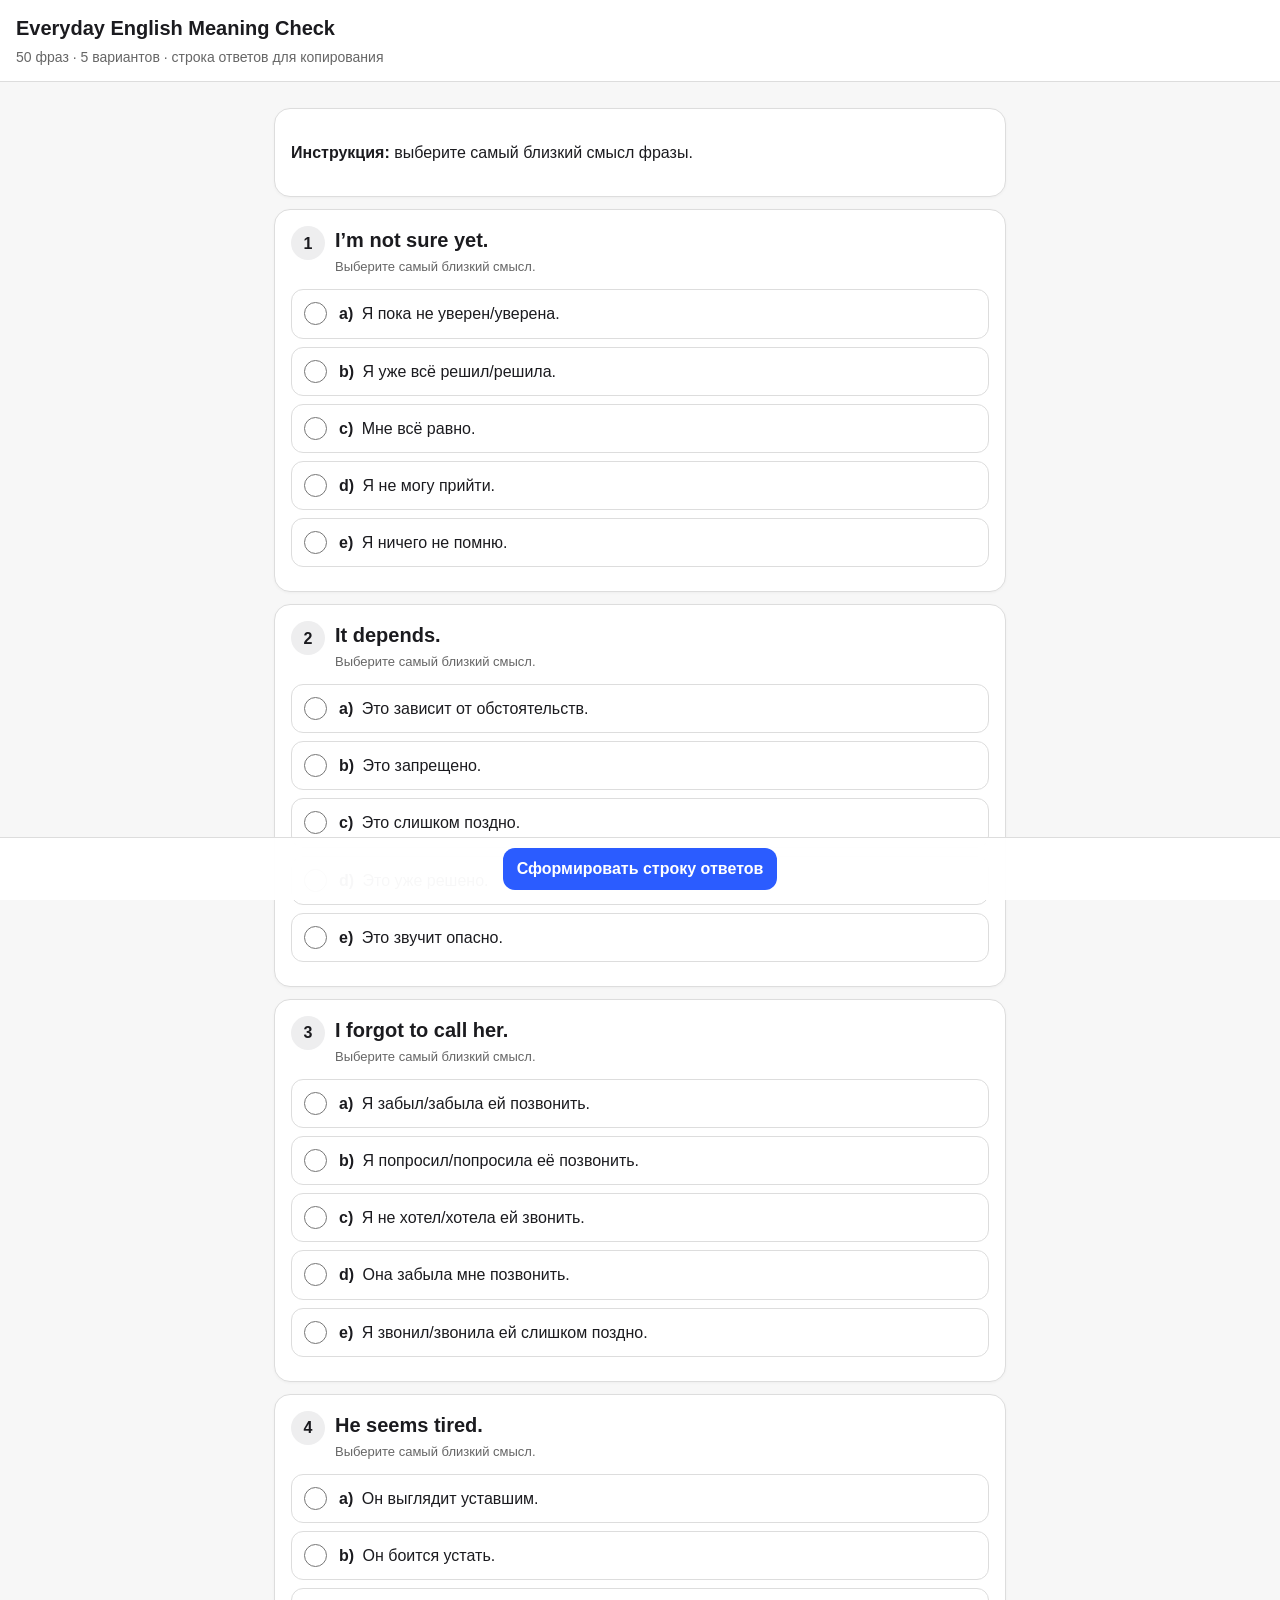
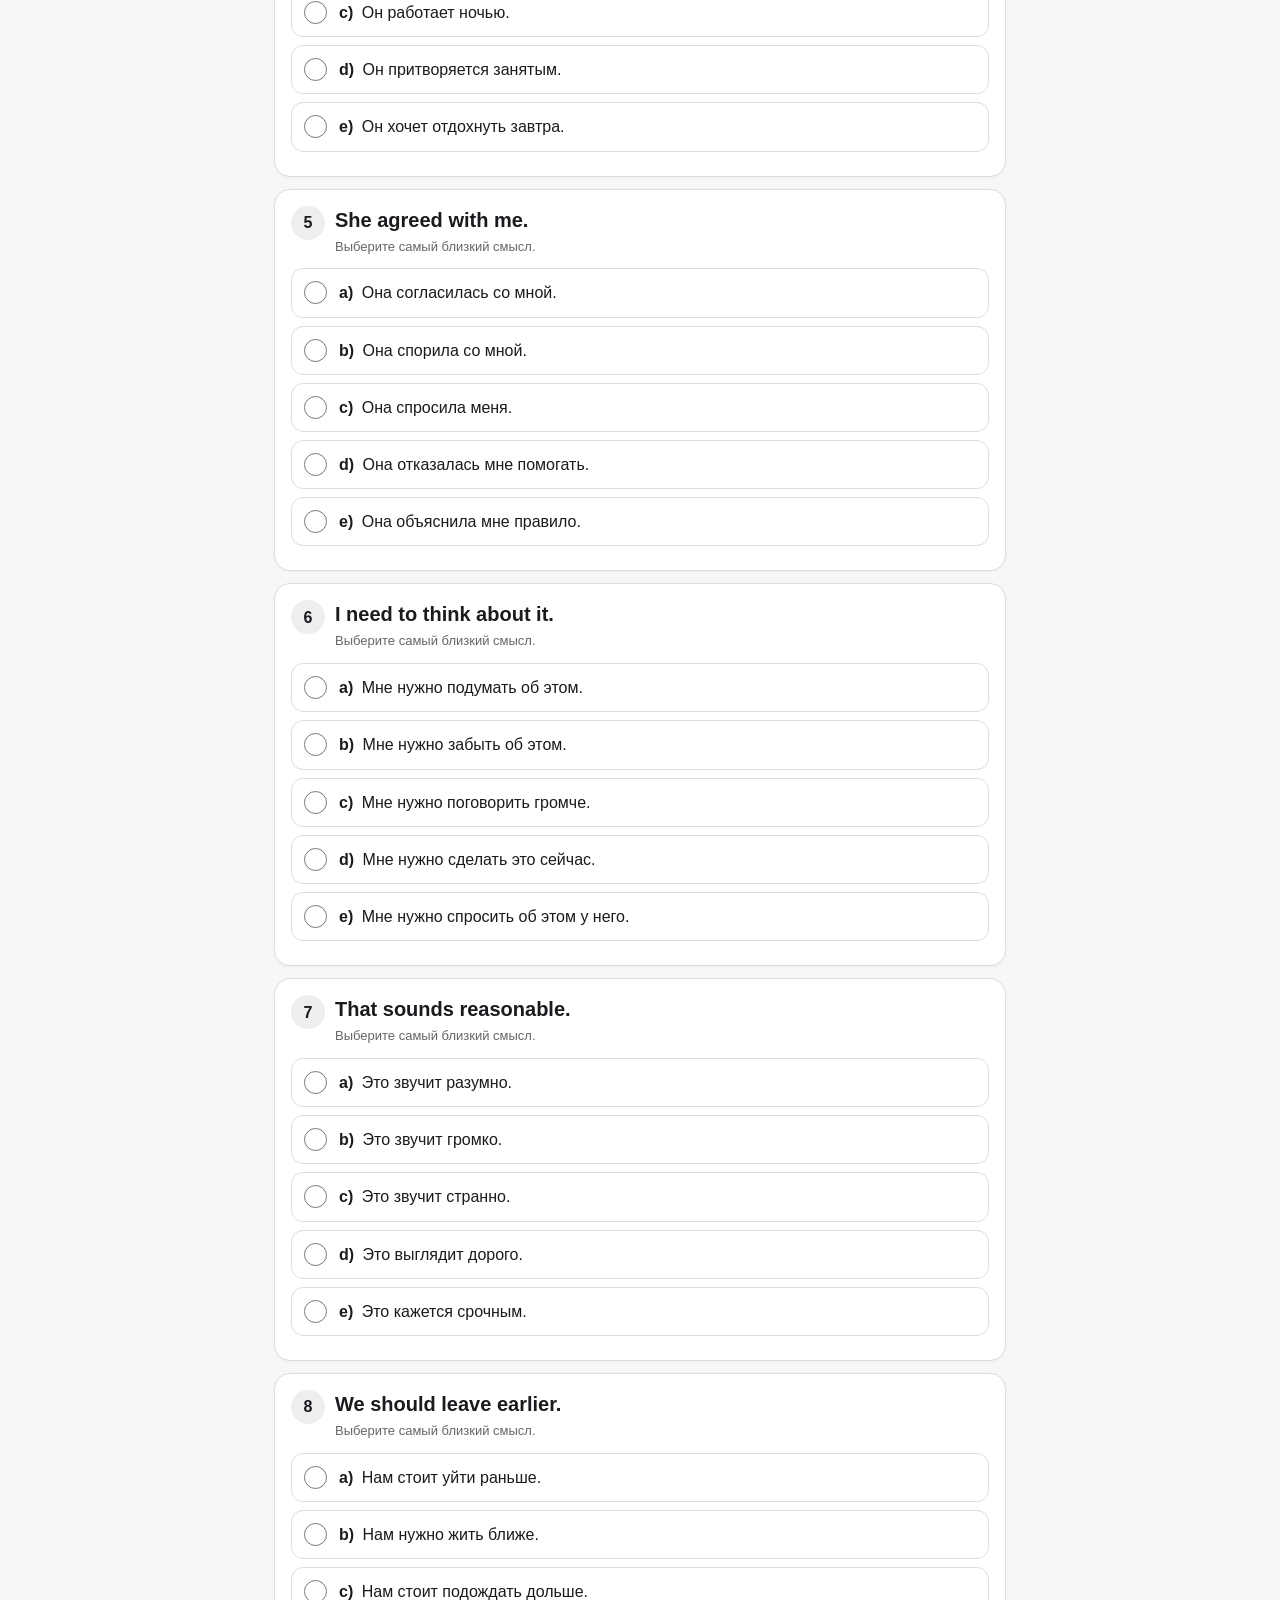
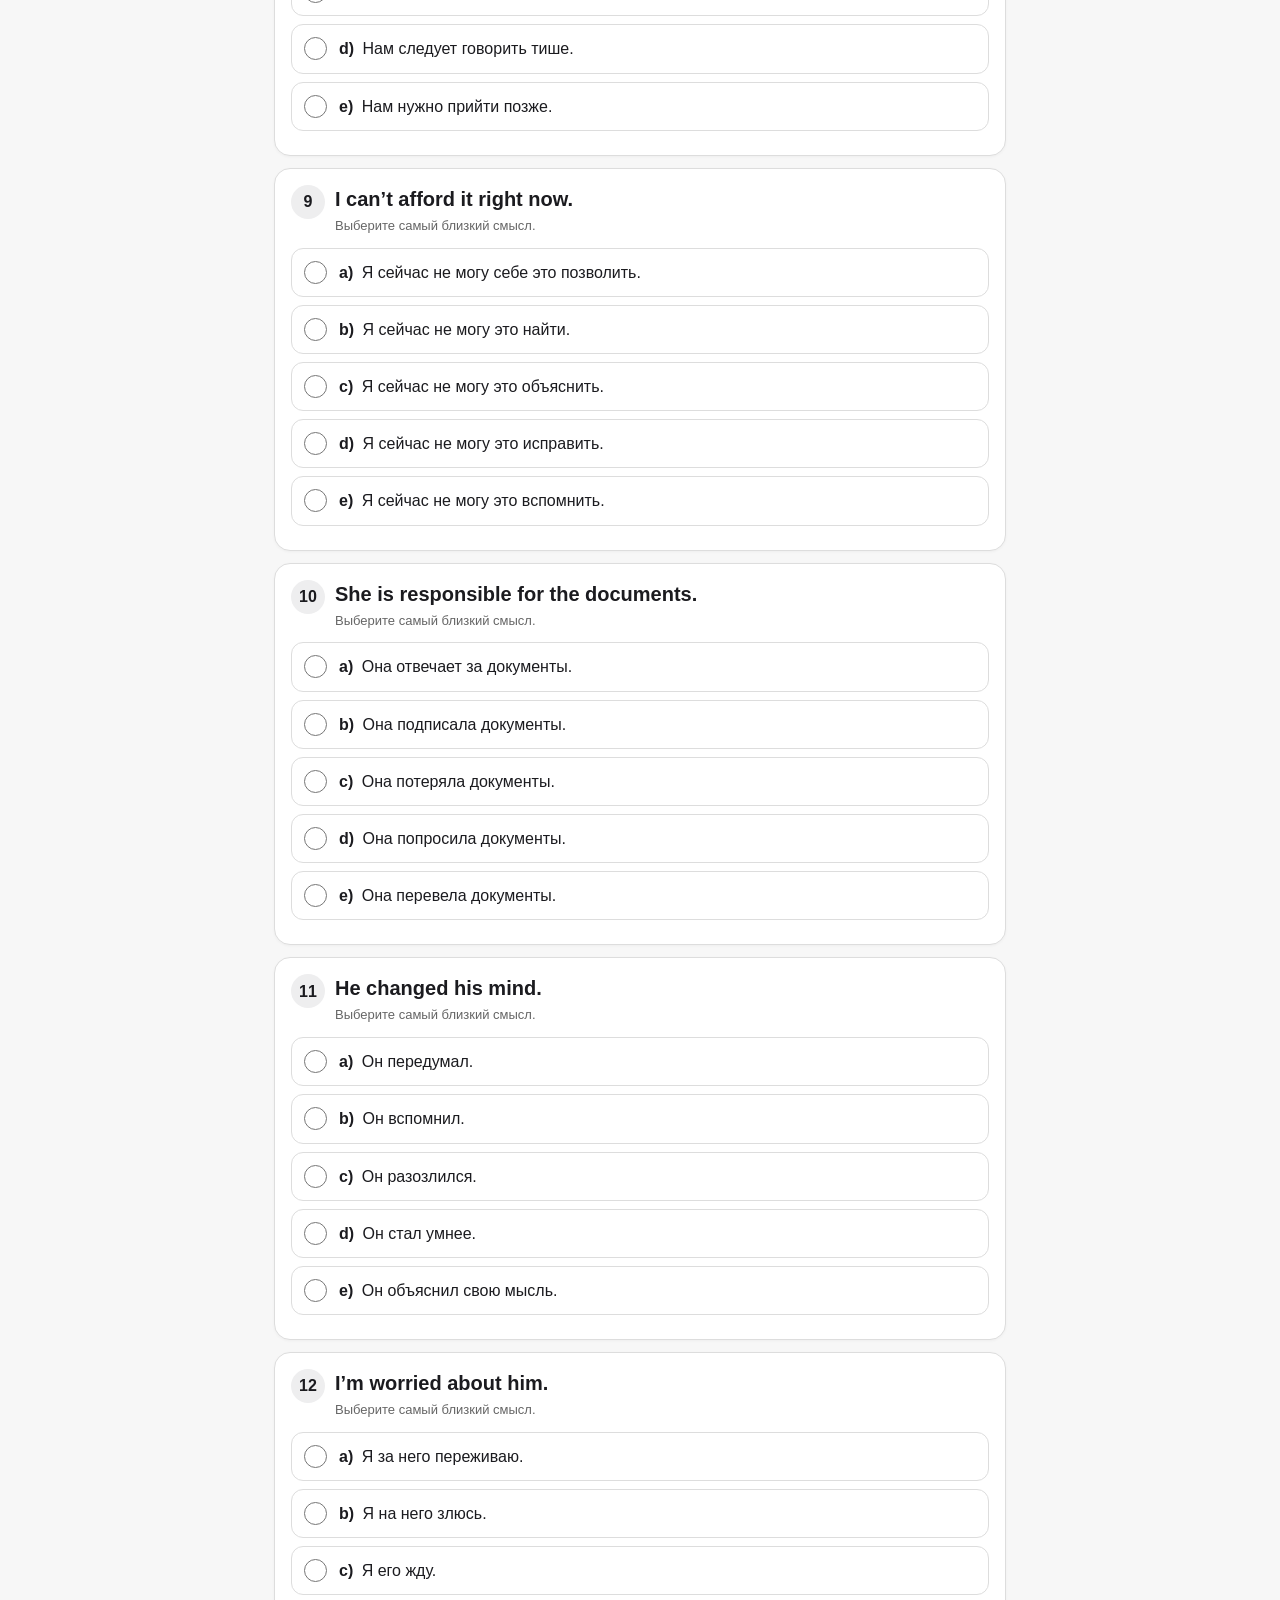
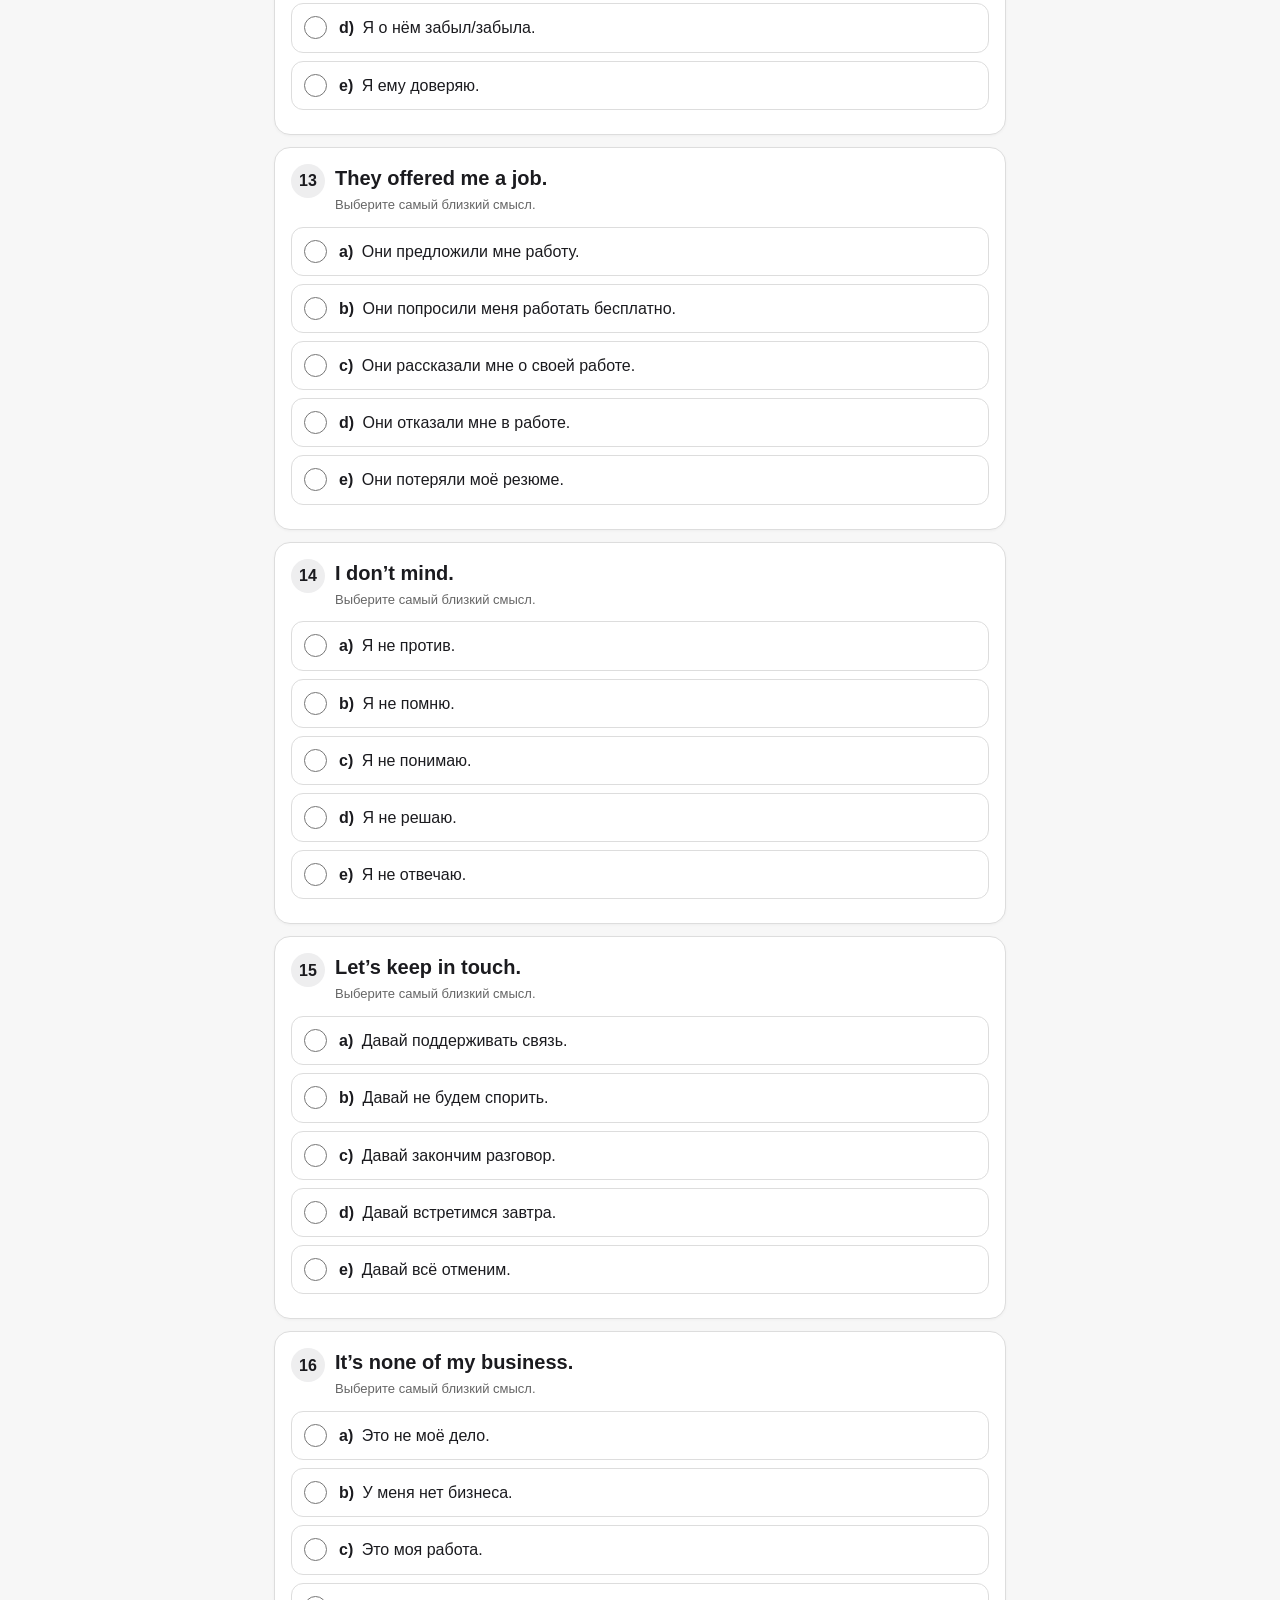
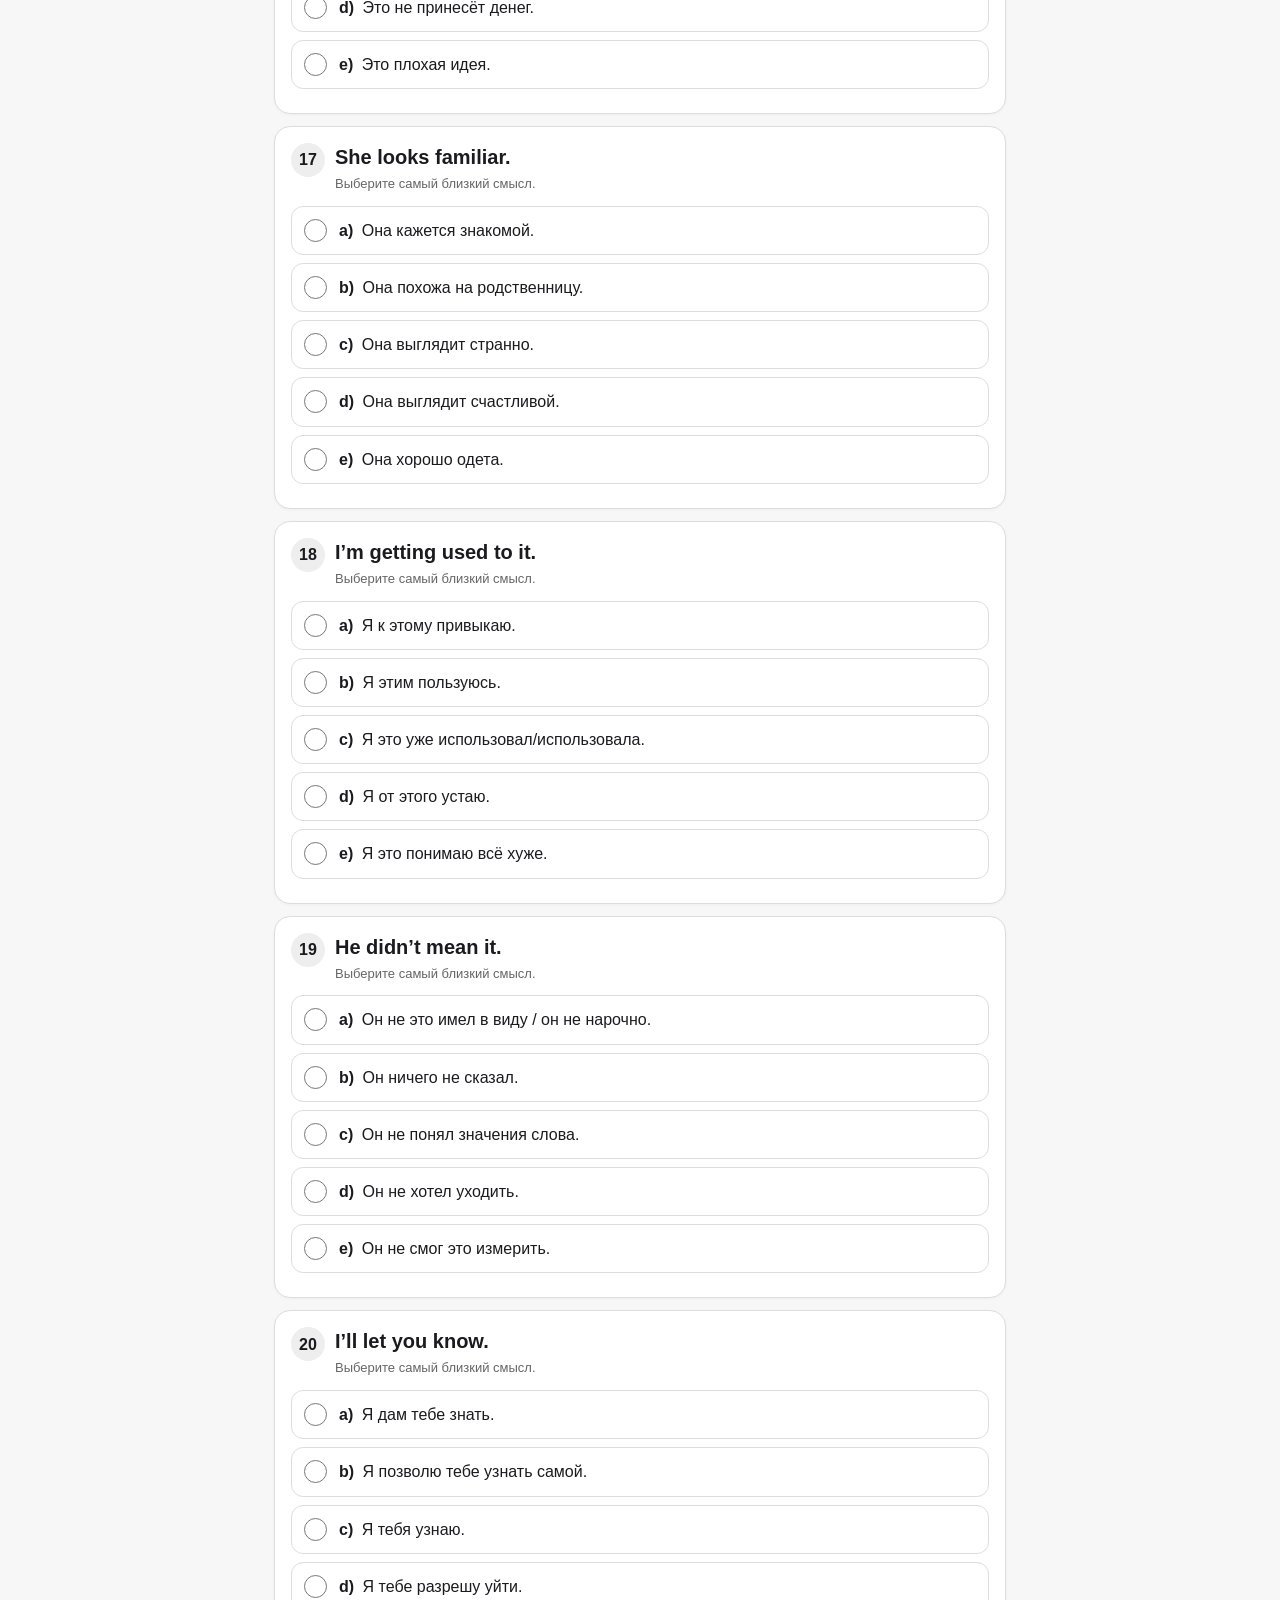
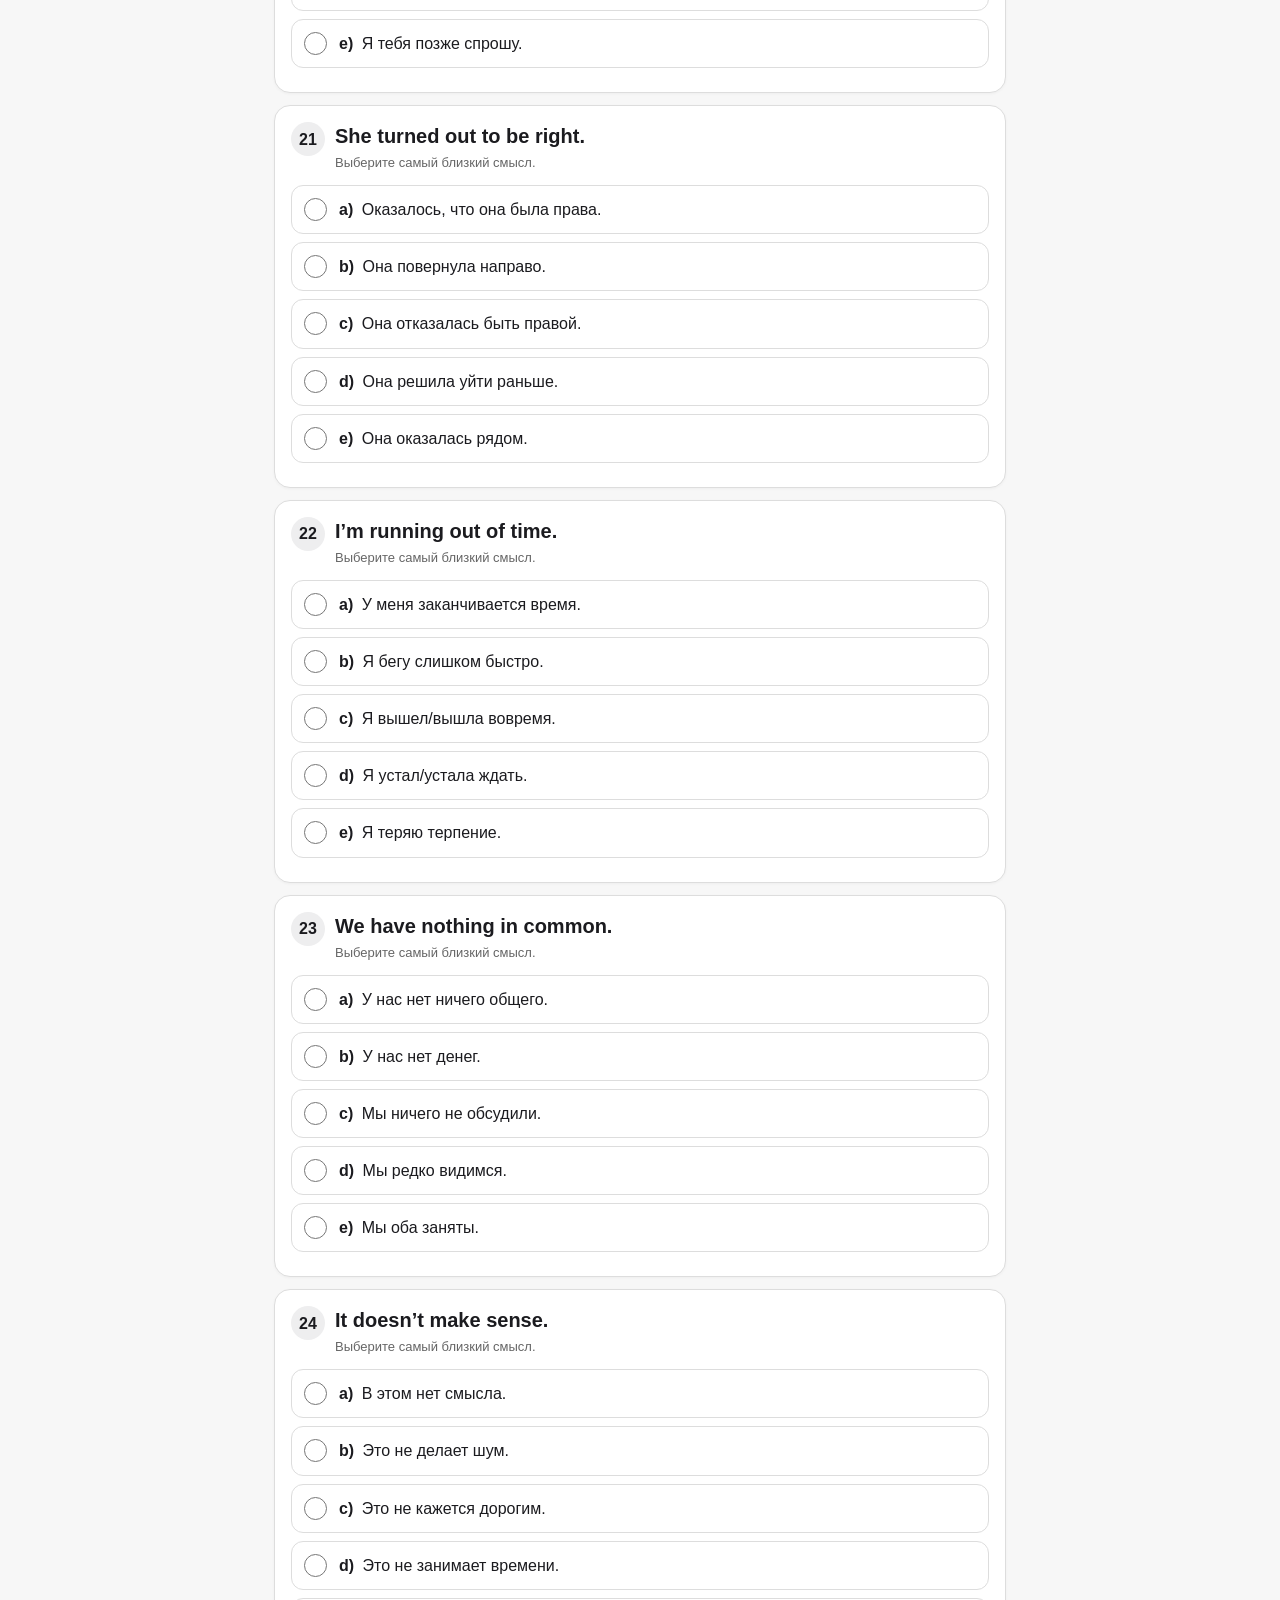
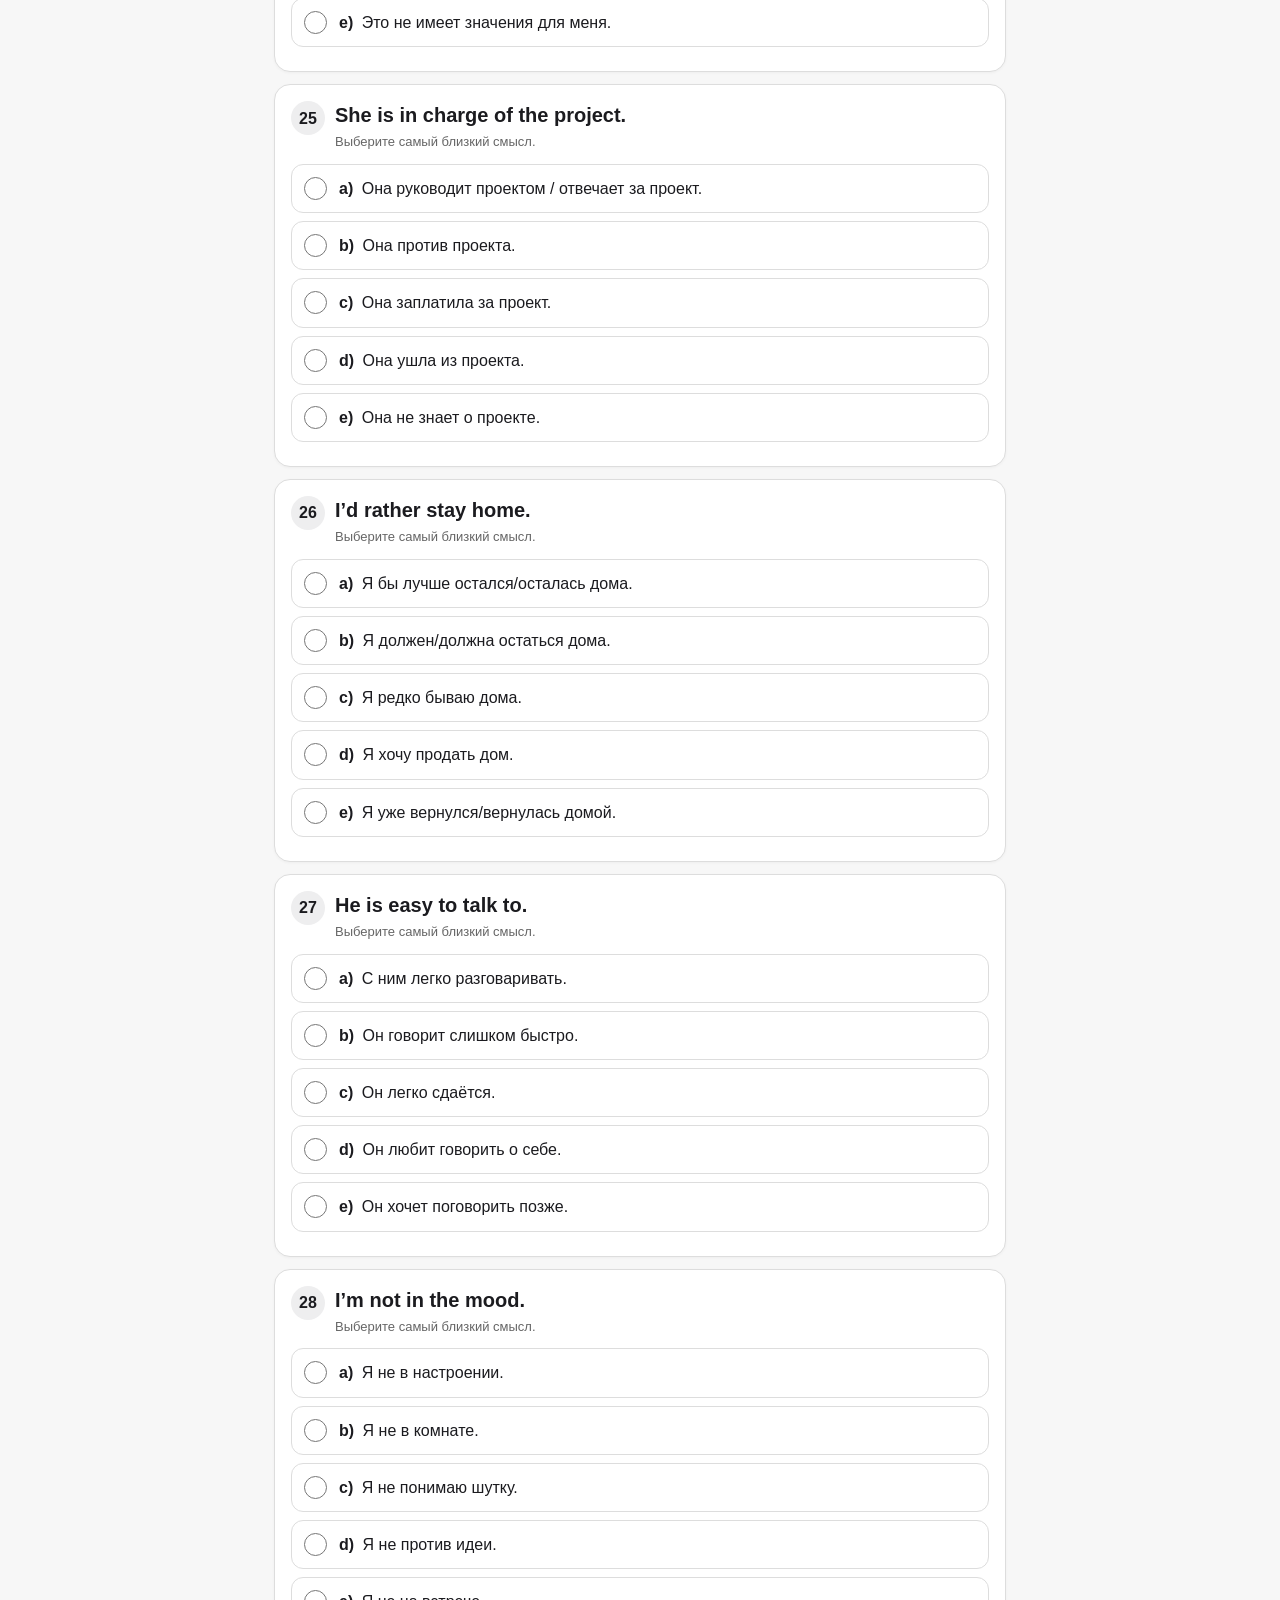
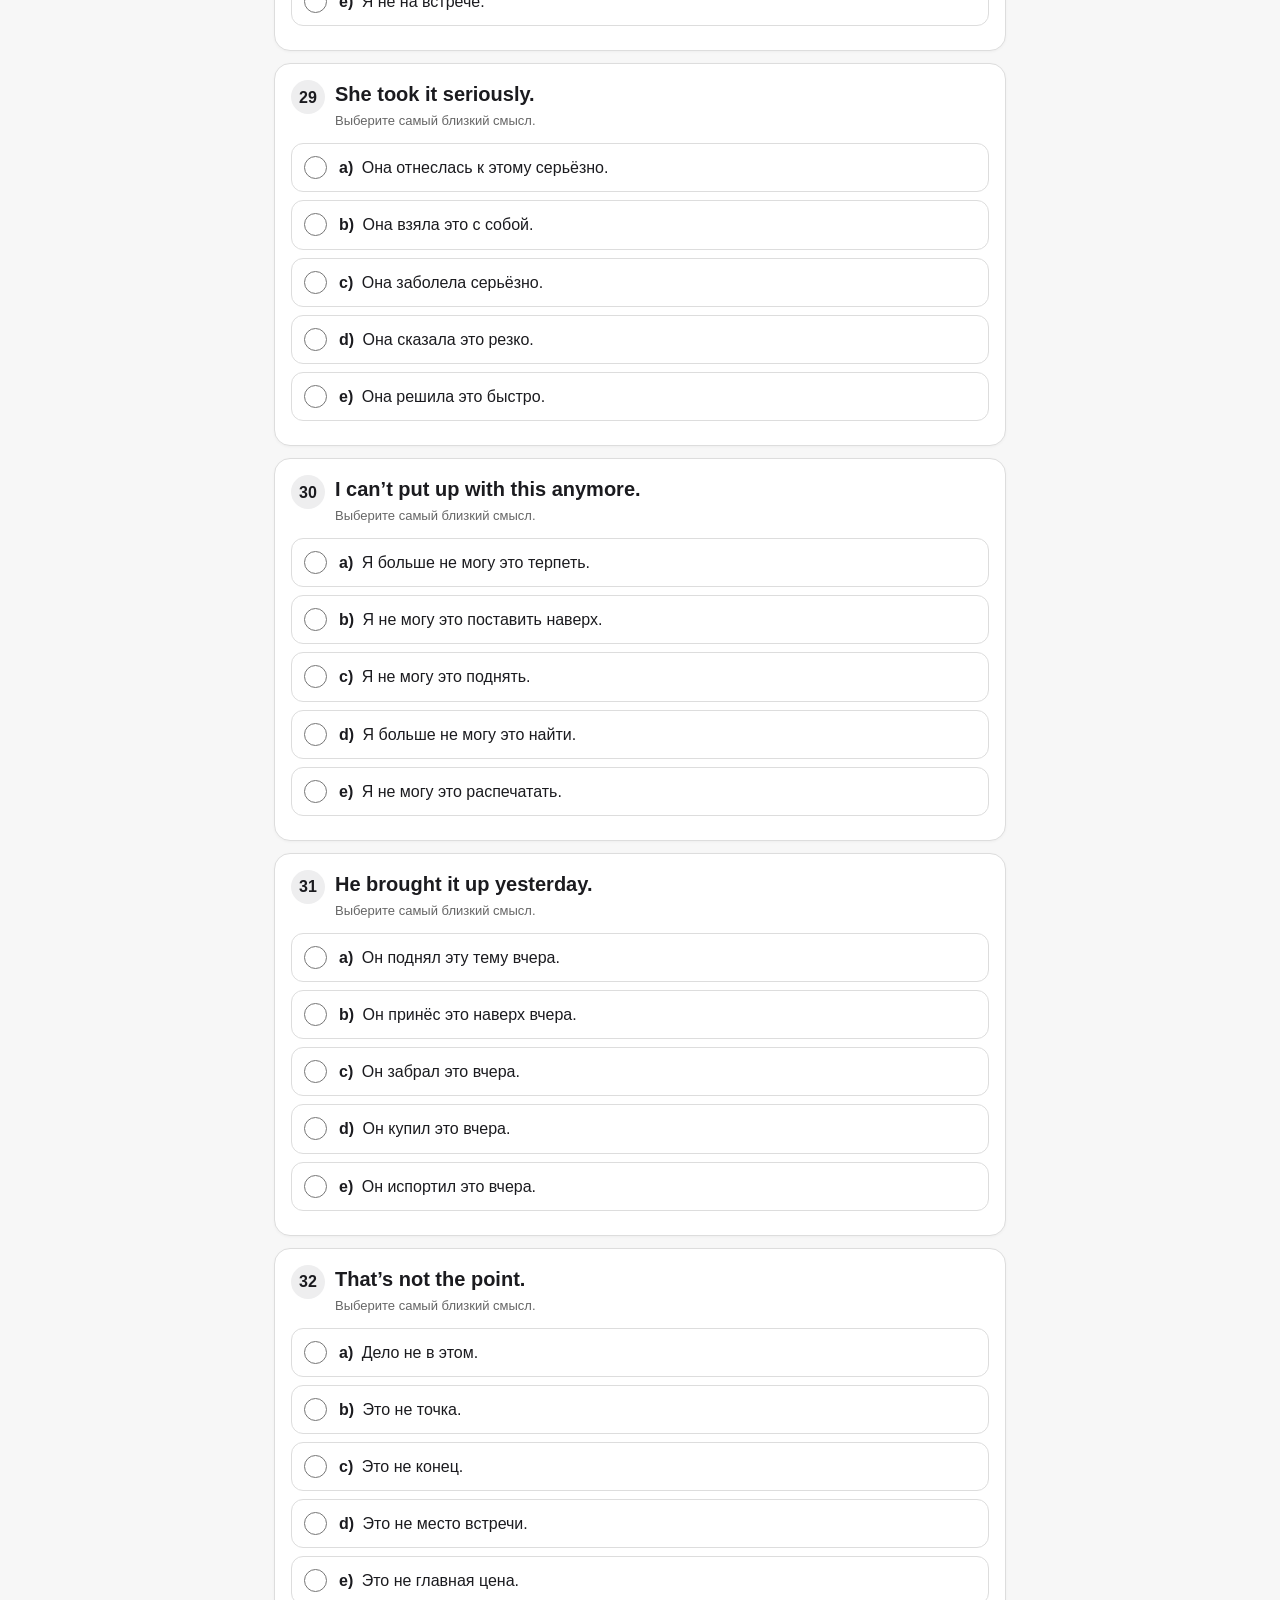
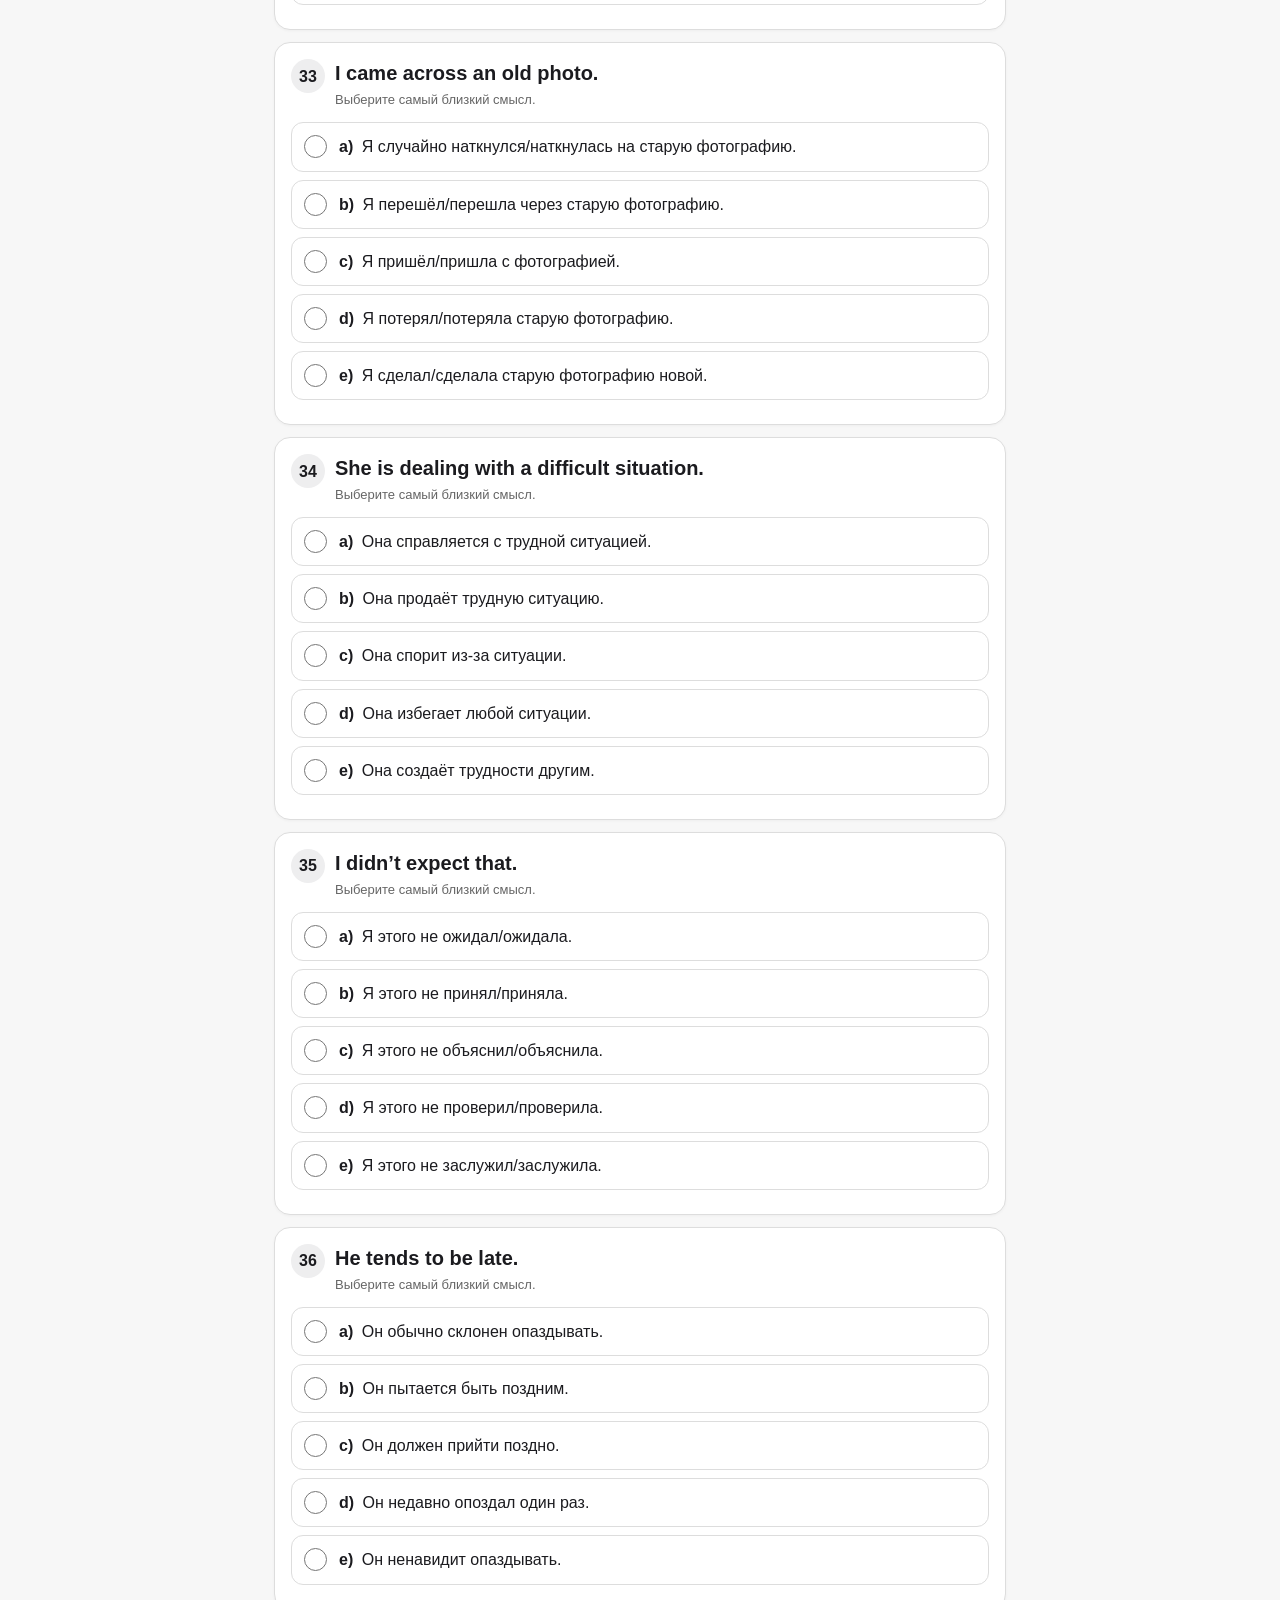
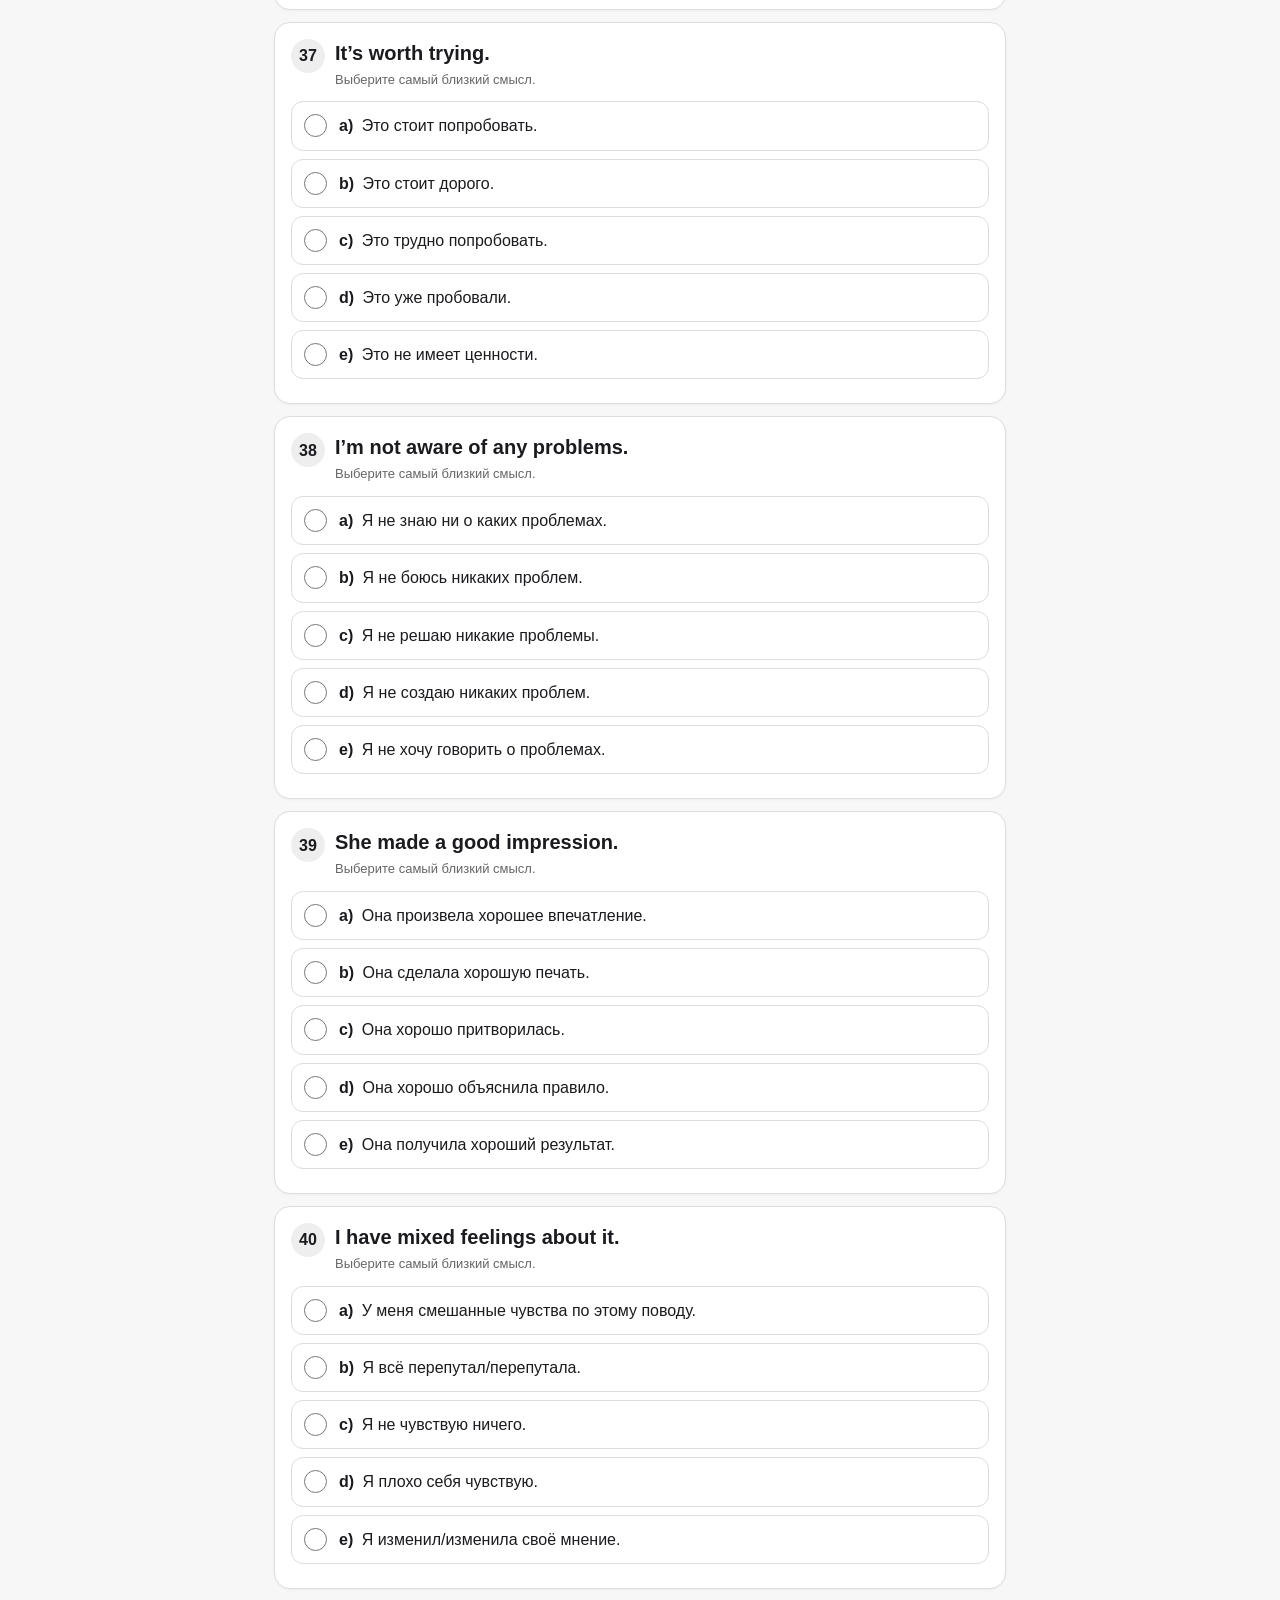
==== commit f234c2a0: "Add English test (hidden) - with state saving" ====
--- a/echeck-7f3k9d/index.html
+++ b/echeck-7f3k9d/index.html
@@ -43,7 +43,7 @@
 <body>
 <header>
 <h1>Everyday English Meaning Check</h1>
-<div class="sub">Привет, Катя :)</div>
+<div class="sub">50 фраз · 5 вариантов · строка ответов для копирования</div>
 </header>
 <main>
 <section class="intro">
@@ -455,6 +455,7 @@
 <section class="intro output-card" id="answer-output" style="margin-bottom:90px;">
 <p><strong>Строка ответов для отправки:</strong></p>
 <p class="small">Нажмите кнопку внизу. Пропущенные вопросы не включаются в строку.</p>
+<p class="small">Выбранные ответы автоматически сохраняются на этом устройстве в этом браузере.</p>
 <textarea class="result-text" id="answer-string" placeholder="Здесь появится строка вида 1a2b4d" readonly=""></textarea>
 <p class="small">После формирования строка будет выделена. Скопируйте её или сделайте скриншот.</p>
 </section></main>
@@ -466,10 +467,42 @@
 </div>
 <script>
 (function(){
+  var STORAGE_KEY = 'omnirevolve-echeck-7f3k9d-v1';
+
   function questionNumber(input){
     var name = input.getAttribute('name') || '';
     var m = name.match(/^q(\d+)$/);
     return m ? parseInt(m[1], 10) : 0;
+  }
+
+  function readSavedAnswers(){
+    try {
+      var raw = window.localStorage ? localStorage.getItem(STORAGE_KEY) : '';
+      return raw ? JSON.parse(raw) : {};
+    } catch(e) {
+      return {};
+    }
+  }
+
+  function saveAnswers(){
+    var saved = {};
+    var checked = Array.prototype.slice.call(document.querySelectorAll('input[type="radio"]:checked'));
+    checked.forEach(function(input){
+      var q = questionNumber(input);
+      if(q && input.value) saved[String(q)] = input.value;
+    });
+    try {
+      if(window.localStorage) localStorage.setItem(STORAGE_KEY, JSON.stringify(saved));
+    } catch(e) {}
+  }
+
+  function restoreAnswers(){
+    var saved = readSavedAnswers();
+    Object.keys(saved).forEach(function(q){
+      var value = saved[q];
+      var input = document.querySelector('input[name="q' + q + '"][value="' + value + '"]');
+      if(input) input.checked = true;
+    });
   }
 
   function buildAnswerString(){
@@ -482,11 +515,17 @@
     }).join('');
   }
 
+  function updateAnswerField(){
+    var field = document.getElementById('answer-string');
+    if(field) field.value = buildAnswerString();
+  }
+
   function generateAndSelect(){
+    saveAnswers();
+    updateAnswerField();
     var field = document.getElementById('answer-string');
     var output = document.getElementById('answer-output');
     if(!field || !output) return;
-    field.value = buildAnswerString();
     output.scrollIntoView({behavior: 'smooth', block: 'start'});
     window.setTimeout(function(){
       field.focus();
@@ -496,6 +535,17 @@
   }
 
   document.addEventListener('DOMContentLoaded', function(){
+    restoreAnswers();
+    updateAnswerField();
+
+    var radios = Array.prototype.slice.call(document.querySelectorAll('input[type="radio"]'));
+    radios.forEach(function(input){
+      input.addEventListener('change', function(){
+        saveAnswers();
+        updateAnswerField();
+      }, false);
+    });
+
     var btn = document.getElementById('make-answer-string');
     if(btn) btn.addEventListener('click', generateAndSelect, false);
   });
